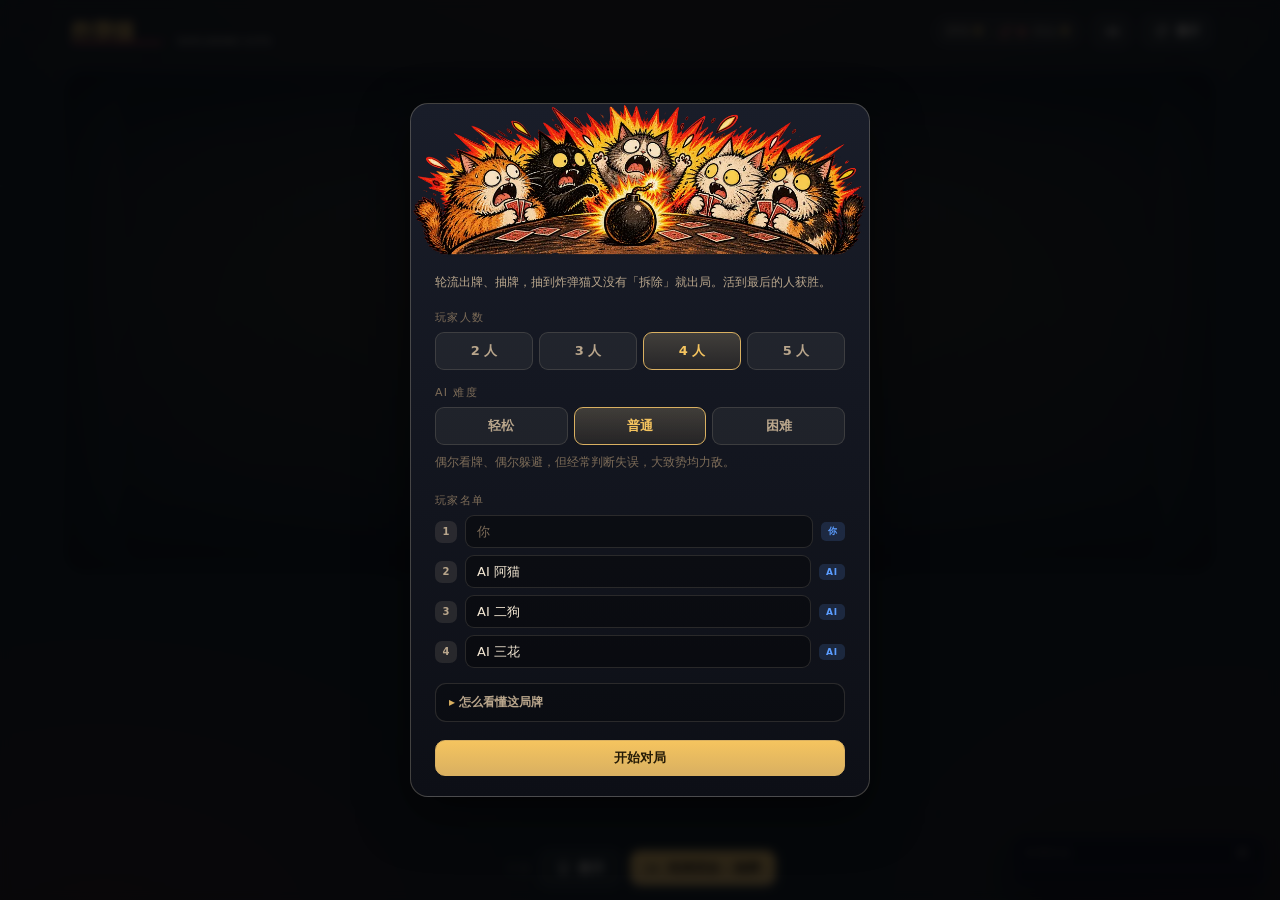
==== 炸弹猫-单文件版.html @ c2b40693 "init: 炸弹猫初版" ====
<!DOCTYPE html>
<html lang="zh-CN">
<head>
<meta charset="UTF-8">
<meta name="viewport" content="width=device-width, initial-scale=1.0, viewport-fit=cover">
<meta name="description" content="炸弹猫 · 单机版卡牌对战小游戏">
<title>[单文件版] 炸弹猫 · 单机版</title>
<link rel="icon" type="image/png" sizes="32x32" href="[data-uri]">
<link rel="apple-touch-icon" href="assets/brand/icon-180.png">
<style>
/* ==========================================================================
   炸弹猫 · 样式
   美术基调：复古手绘漫画 —— 米白纸面 + 粗黑墨线 + 金黄 + 暖赤 + 深紫。
   桌面仍然是深色木质牌桌，靠卡牌与插画的浅色纸面形成对比。
   所有插画素材来自 assets/，由 cards.js / view.js 引用。
   ========================================================================== */

:root {
  /* 底色与层次（深桌） */
  --bg: #131010;
  --felt: #1a1512;          /* 牌桌木面 */
  --panel: rgba(255, 240, 208, .055);
  --panel-2: rgba(255, 240, 208, .10);
  --line: rgba(255, 240, 208, .13);
  --line-2: rgba(255, 240, 208, .22);

  /* 文字 */
  --txt: #f4e8d4;
  --dim: #b9a68c;
  --faint: #7d6c58;

  /* 纸面与墨色（卡牌用） */
  --paper: #fdf6e8;
  --paper-2: #f6ead2;
  --ink: #1d1414;
  --ink-soft: #4a3a30;

  /* 强调色（取自插画） */
  --gold: #d9b061;
  --gold-2: #f5c45f;
  --red: #e5484d;
  --red-2: #f2705f;
  --deep-red: #7e1b20;
  --orange: #f19135;
  --green: #4faa72;
  --blue: #5b9dff;
  --purple: #3a2c52;        /* 卡背的深紫 */

  /* 卡牌 */
  --card-w: 96px;
  --card-h: 134px;
  --card-radius: 9px;

  --radius: 14px;
  --shadow: 0 18px 50px rgba(0, 0, 0, .55);
  --shadow-card: 0 6px 18px rgba(0, 0, 0, .5);

  /* 交互提示（点击牌堆抽牌 / 该你了脉冲）—— 设计规范数值，改这里即可 */
  --draw-glow-color: rgba(245, 196, 95, .60);   /* 呼吸光晕颜色 */
  --draw-glow-blur: 18px;                       /* 光晕扩散半径 */
  --draw-glow-spread: 1px;                      /* 光晕外扩 */
  --draw-glow-dur: 1.8s;                        /* 呼吸周期 */
  --draw-hover-lift: -4px;                      /* hover 轻微抬升 */
  --turn-pulse-dur: .62s;                       /* 「该你了」脉冲时长（JS 兜底 900ms） */
  --card-press-scale: .95;                      /* 卡牌按压缩放 */
}

* { box-sizing: border-box; -webkit-tap-highlight-color: transparent; }

html, body { height: 100%; }

body {
  margin: 0;
  background:
    radial-gradient(1200px 700px at 50% -15%, #2a2018 0%, transparent 62%),
    radial-gradient(800px 560px at 8% 105%, #2b1614 0%, transparent 58%),
    radial-gradient(700px 500px at 95% 100%, #1d1712 0%, transparent 55%),
    url("[data-uri]"),
    var(--bg);
  background-size: auto, auto, auto, 512px 512px, auto;
  color: var(--txt);
  font-family: "Segoe UI", "PingFang SC", "Microsoft YaHei", system-ui, -apple-system, sans-serif;
  overflow: hidden;
  user-select: none;
}

/* ==========================================================================
   布局骨架
   ========================================================================== */

.app {
  position: relative;
  height: 100vh;
  height: 100dvh;
  display: grid;
  grid-template-rows: auto minmax(0, 1fr);
  max-width: 1180px;
  margin: 0 auto;
  padding: 10px 14px 14px;
  gap: 0;
  overflow: hidden;
}

/* ---------- 顶栏 ---------- */
.topbar {
  display: flex;
  align-items: center;
  gap: 12px;
  padding: 6px 4px 8px;
}

.brand {
  display: flex;
  align-items: baseline;
  gap: 9px;
  flex: none;
}

.brand h1 {
  margin: 0;
  font-size: 17px;
  letter-spacing: .06em;
  font-weight: 800;
  background: linear-gradient(92deg, var(--gold-2), var(--gold) 50%, #b07d3a);
  -webkit-background-clip: text;
  background-clip: text;
  color: transparent;
}

.brand .sub {
  font-size: 10px;
  letter-spacing: .22em;
  color: var(--faint);
  text-transform: uppercase;
}

/* 品牌 logo：中文主标 + 英文副标，都用素材 SVG */
.brand-cn { height: 30px; width: auto; display: block; }
.brand-en { height: 13px; width: auto; display: block; opacity: .8; margin-top: 1px; }

.topbar .spacer { flex: 1; }

/* 牌堆信息胶囊 */
.deck-info {
  display: flex;
  align-items: center;
  gap: 7px;
  padding: 5px 11px;
  border: 1px solid var(--line);
  border-radius: 999px;
  background: var(--panel);
  font-size: 12px;
  color: var(--dim);
  white-space: nowrap;
}

.deck-info b { color: var(--gold-2); font-variant-numeric: tabular-nums; }

/* 炸弹计数：图标来自 sprite，跟随文字色 */
.deck-info .bomb-mark {
  display: inline-flex;
  align-items: center;
  gap: 5px;
  color: var(--red-2);
  padding-left: 8px;
  border-left: 1px solid var(--line);
}
.deck-info .bomb-mark .ic { width: 14px; height: 14px; }
.deck-info .bomb-mark b { color: var(--red-2); }

/* ---------- 图标：内联 SVG sprite，直接用 currentColor 上色 ---------- */
.ic {
  display: inline-block;
  width: 15px;
  height: 15px;
  flex: none;
  color: inherit;
  stroke: currentColor;
  fill: none;
  overflow: visible;
  vertical-align: -2px;
}

/* 带图标的按钮：图标与文字并排 */
.btn.icon-text {
  display: inline-flex;
  align-items: center;
  gap: 7px;
}

/* ==========================================================================
   按钮
   ========================================================================== */

.btn {
  appearance: none;
  border: 1px solid var(--line-2);
  background: var(--panel);
  color: var(--txt);
  font: inherit;
  font-size: 13px;
  font-weight: 600;
  padding: 8px 15px;
  border-radius: 10px;
  cursor: pointer;
  transition: transform .12s ease, background .16s ease, border-color .16s ease, opacity .16s ease;
  white-space: nowrap;
}

.btn:hover:not(:disabled) { background: var(--panel-2); border-color: var(--gold); transform: translateY(-1px); }
.btn:active:not(:disabled) { transform: translateY(0) scale(.98); }
.btn:disabled { opacity: .35; cursor: not-allowed; }

.btn.primary {
  background: linear-gradient(180deg, var(--gold-2), var(--gold));
  border-color: var(--gold);
  color: #241a06;
}
.btn.primary:hover:not(:disabled) { background: linear-gradient(180deg, #ffe9bb, var(--gold-2)); }

.btn.danger {
  background: linear-gradient(180deg, var(--red-2), var(--red));
  border-color: var(--red);
  color: #2a0608;
}

.btn.ghost { background: transparent; }
.btn.small { padding: 6px 11px; font-size: 12px; }
.btn.icon { padding: 7px 10px; font-size: 14px; line-height: 1; }

/* ==========================================================================
   牌桌
   ========================================================================== */

.table {
  position: relative;
  display: grid;
  /* 对手区自适应，舞台吃掉剩余空间且可收缩，手牌区固定高度不被挤压 */
  grid-template-rows: auto minmax(0, 1fr) auto;
  gap: 8px;
  min-height: 0;
}

/* ---------- 对手区 ---------- */
.opponents {
  display: flex;
  flex-wrap: wrap;
  justify-content: center;
  align-items: flex-start;
  gap: 10px;
  padding: 4px 0;
}

.opponent {
  position: relative;
  min-width: 132px;
  padding: 9px 12px 10px;
  border: 1px solid var(--line);
  border-radius: 13px;
  background: linear-gradient(180deg, rgba(255,255,255,.055), rgba(255,255,255,.02));
  transition: border-color .2s ease, box-shadow .25s ease, transform .2s ease, opacity .3s ease;
}

/* 当前回合：金色描边 + 呼吸光 */
.opponent.active {
  border-color: var(--gold);
  box-shadow: 0 0 0 1px rgba(217,176,97,.32), 0 8px 26px rgba(217,176,97,.16);
  transform: translateY(-2px);
}

/* 可选目标：红色脉冲，提示「点我」 */
.opponent.targetable {
  cursor: pointer;
  border-color: var(--red);
  animation: targetPulse 1.4s ease-in-out infinite;
}
.opponent.targetable:hover {
  background: rgba(229,72,77,.14);
  transform: translateY(-3px) scale(1.02);
}
@keyframes targetPulse {
  0%, 100% { box-shadow: 0 0 0 0 rgba(229,72,77,.42); }
  50%      { box-shadow: 0 0 0 7px rgba(229,72,77,0); }
}

.opponent.dead {
  opacity: .45;
  filter: grayscale(.7);
}
/* 出局贴纸：素材 SVG 直接盖在头像上，不再用伪元素写字 */
.opponent.dead::after { content: none; }

.opp-avatar {
  position: relative;
  width: 52px;
  height: 52px;
  margin: 0 auto 6px;
  display: grid;
  place-items: center;
  flex: none;
}

.opp-avatar .cat {
  width: 46px;
  height: 46px;
  object-fit: contain;
  -webkit-user-drag: none;
  filter: drop-shadow(0 3px 6px rgba(0,0,0,.5));
}

/* 金色描边圈（素材 cats/frame.svg） */
.opp-avatar::before {
  content: "";
  position: absolute;
  inset: 0;
  background: url("[data-uri]") center/contain no-repeat;
  opacity: .55;
  pointer-events: none;
}
.opponent.active .opp-avatar::before { opacity: 1; }
.opponent.active .opp-avatar .cat { filter: drop-shadow(0 0 10px rgba(245,196,95,.55)); }

.opp-avatar .out-sticker {
  position: absolute;
  inset: 0;
  width: 100%;
  height: 100%;
  object-fit: contain;
  transform: rotate(-12deg) scale(1.15);
}

.opponent.hit { animation: hitShake .5s ease; }
@keyframes hitShake {
  0%, 100% { transform: translateX(0); }
  20% { transform: translateX(-8px); }
  45% { transform: translateX(7px); }
  70% { transform: translateX(-4px); }
}

/* 被炸弹击中 */
.opponent.blasted { animation: blast .7s ease; }
@keyframes blast {
  0%   { box-shadow: 0 0 0 0 rgba(255,120,80,.9); background: rgba(255,90,60,.4); }
  100% { box-shadow: 0 0 0 26px rgba(255,120,80,0); background: transparent; }
}

.opp-head {
  display: flex;
  align-items: center;
  justify-content: center;
  gap: 7px;
  margin-bottom: 7px;
}

.opp-head .dot {
  width: 8px;
  height: 8px;
  border-radius: 50%;
  background: currentColor;
  box-shadow: 0 0 9px currentColor;
  flex: none;
}

.opp-head .nm {
  font-size: 13px;
  font-weight: 700;
  white-space: nowrap;
  overflow: hidden;
  text-overflow: ellipsis;
}

.opp-head .badge {
  margin-left: auto;
  font-size: 9px;
  letter-spacing: .1em;
  padding: 2px 6px;
  border-radius: 5px;
  background: rgba(255,255,255,.09);
  color: var(--dim);
  font-weight: 700;
  flex: none;
}

/* 对手手牌：真实卡背交叠排列，模拟握牌 */
.opp-hand {
  display: flex;
  align-items: center;
  justify-content: center;
  min-height: 34px;
  padding-left: 2px;
}

.card-back.mini {
  width: 23px;
  height: 33px;
  border-radius: 4px;
  object-fit: cover;
  flex: none;
  box-shadow: 0 2px 6px rgba(0,0,0,.55);
  -webkit-user-drag: none;
}

/* 相邻牌负边距形成扇形叠放，既省地方又能一眼数出张数 */
.card-back.mini + .card-back.mini { margin-left: -9px; }

.opp-hand .count {
  font-size: 11px;
  color: var(--dim);
  font-variant-numeric: tabular-nums;
  margin-left: 8px;
  flex: none;
}

/* 攻击标记 */
.opponent .under-attack {
  position: absolute;
  top: -7px;
  right: -6px;
  font-size: 13px;
  filter: drop-shadow(0 0 6px rgba(229,72,77,.9));
  animation: bob .9s ease-in-out infinite;
}
@keyframes bob { 0%,100% { transform: translateY(0); } 50% { transform: translateY(-3px); } }

/* ---------- 中央舞台 ---------- */
.stage {
  position: relative;
  display: flex;
  flex-direction: column;
  align-items: center;
  justify-content: center;
  gap: 16px;
  min-height: 0;
  /* 牌桌木面 + 中央聚光，让中间的留白读起来是「桌面」而不是空 */
  background:
    radial-gradient(120% 90% at 50% 42%, rgba(217, 176, 97, .13) 0%, transparent 62%),
    radial-gradient(90% 70% at 50% 50%, rgba(12, 9, 8, .55) 0%, transparent 72%),
    url("[data-uri]") center / 512px 512px;
  border-radius: 22px;
  box-shadow: inset 0 0 90px rgba(0, 0, 0, .72);
}

/* 桌沿金线 + 中央暗角（素材 vignette），界定牌桌范围 */
.stage::before {
  content: "";
  position: absolute;
  inset: 3% 5%;
  border-radius: 20px;
  background: url("[data-uri]") center / 100% 100% no-repeat;
  opacity: .5;
  mix-blend-mode: multiply;
  pointer-events: none;
}

/* 桌上的猫徽记水印 */
.stage::after {
  content: "";
  position: absolute;
  left: 50%;
  top: 50%;
  width: 210px;
  height: 210px;
  transform: translate(-50%, -50%);
  background: url("[data-uri]") center / contain no-repeat;
  opacity: .06;
  pointer-events: none;
}

/* 弃牌堆 / 牌堆可视化 */
.piles {
  display: flex;
  align-items: flex-end;
  justify-content: center;
  gap: 54px;
  position: relative;
  z-index: 1;
}

.pile {
  position: relative;
  display: flex;
  flex-direction: column;
  align-items: center;
  gap: 7px;
}

.pile .label {
  font-size: 10px;
  letter-spacing: .16em;
  color: var(--faint);
  text-transform: uppercase;
}

.pile-stack {
  position: relative;
  width: 74px;
  height: 100px;
  /* hover 抬升与按压缩放走独立变换属性，不碰 transform（transform 留给 .bump / .pulse 动画） */
  transition: translate .16s ease, scale .12s ease;
}

/* 牌堆：多层错位的真实卡背 */
.pile-stack .layer {
  position: absolute;
  inset: 0;
  border-radius: 8px;
  background: url("[data-uri]") center / 100% 100% no-repeat;
  box-shadow: 0 2px 8px rgba(0,0,0,.5);
}

.pile-stack .badge-num {
  position: absolute;
  inset: 0;
  display: grid;
  place-items: center;
  font-size: 22px;
  font-weight: 900;
  color: var(--gold-2);
  text-shadow: 0 2px 0 rgba(0,0,0,.9), 0 0 14px rgba(0,0,0,.95);
  font-variant-numeric: tabular-nums;
}

/* ---------- 牌堆可点：点一下直接抽牌 ---------- */
/* 光晕画在 ::after 上，只动 opacity / transform，不碰尺寸与位置。
   色值、扩散、周期都来自 :root 的 --draw-* 变量。 */
.pile-stack::after {
  content: "";
  position: absolute;
  inset: -5px;
  border-radius: 11px;
  box-shadow: 0 0 var(--draw-glow-blur) var(--draw-glow-spread) var(--draw-glow-color);
  opacity: 0;
  pointer-events: none;
  transform: scale(.96);
  transition: opacity .2s ease, transform .2s ease;
  z-index: 3;
}

.pile-stack.can-draw { cursor: pointer; }

/* 延迟 .62s 起播：等「该你了」脉冲先播完，两个提示不叠在一起。
   backwards：延迟期间就按 0% 的暗态显示，避免先常亮再突然掉到 .35 的台阶。 */
.pile-stack.can-draw::after {
  opacity: 1;
  animation: drawGlow var(--draw-glow-dur) cubic-bezier(.45, 0, .55, 1) .62s infinite backwards;
}

/* hover：暂停呼吸、常亮；用独立属性 translate，别和 .bump/.pulse 的 transform 打架 */
.pile-stack.can-draw:hover { translate: 0 var(--draw-hover-lift); }
.pile-stack.can-draw:hover::after { animation: none; opacity: 1; }

/* 按压反馈同样用独立属性 scale */
.pile-stack.can-draw:active { scale: .97; }

@keyframes drawGlow {
  0%, 100% { opacity: .35; transform: scale(.98); }
  50%      { opacity: .95; transform: scale(1.03); }
}

/* ---------- 放炸弹预览：插入位置的横线 + 文案 ---------- */
/* 只做视觉，pointer-events:none 不参与命中；显隐直接切换，无动画（reduced-motion 也安全） */
.place-marker {
  position: absolute;
  left: -10%;
  width: 120%;
  height: 3px;
  margin-top: -1.5px;          /* 让横线以指针高度为中心 */
  background: var(--gold);
  box-shadow: 0 0 10px rgba(245,196,95,.9);
  border-radius: 2px;
  pointer-events: none;
  z-index: 4;
  display: none;
}
.place-marker.show { display: block; }

.place-label {
  position: absolute;
  right: calc(100% + 8px);
  transform: translateY(-50%);
  padding: 2px 6px;
  border-radius: 5px;
  border: 1px solid rgba(217,176,97,.4);
  background: rgba(0,0,0,.72);
  color: var(--gold-2);
  font-size: 10px;
  font-weight: 700;
  line-height: 1.4;
  white-space: nowrap;
  pointer-events: none;
  z-index: 4;
  display: none;
}
.place-label.show { display: block; }

/* 弃牌堆顶牌：同样套上卡框，读起来才像一张牌 */
.discard-top {
  position: relative;
  width: 74px;
  height: 100px;
  border-radius: 8px;
  display: grid;
  place-items: center;
  overflow: hidden;
}
.discard-top img {
  width: 100%;
  height: 100%;
  object-fit: contain;
  display: block;
}
.discard-top.has-card {
  background:
    url("[data-uri]") center / 100% 100% no-repeat,
    var(--paper);
  filter: drop-shadow(0 4px 12px rgba(0,0,0,.55));
}
.discard-top .empty-mark { opacity: .5; }

/* ---------- 抽牌反馈 ---------- */

/* 12 帧手绘爆炸：6 列 × 2 行，每帧 512×512 */
.boom-sprite {
  position: fixed;
  transform: translate(-50%, -50%);
  background-image: url("[data-uri]");
  background-repeat: no-repeat;
  background-size: 600% 200%;
  pointer-events: none;
  z-index: 89;
  animation: boomFrames .72s steps(1, end) forwards;
  filter: drop-shadow(0 0 18px rgba(241,145,53,.5));
}
@keyframes boomFrames {
  0%    { background-position:   0%   0%; opacity: .5; transform: translate(-50%,-50%) scale(.55); }
  8.33% { background-position:  20%   0%; opacity: 1;  transform: translate(-50%,-50%) scale(.72); }
  16.7% { background-position:  40%   0%; transform: translate(-50%,-50%) scale(.88); }
  25%   { background-position:  60%   0%; transform: translate(-50%,-50%) scale(1); }
  33.3% { background-position:  80%   0%; transform: translate(-50%,-50%) scale(1.1); }
  41.7% { background-position: 100%   0%; transform: translate(-50%,-50%) scale(1.16); }
  50%   { background-position:   0% 100%; transform: translate(-50%,-50%) scale(1.2); }
  58.3% { background-position:  20% 100%; opacity: 1; transform: translate(-50%,-50%) scale(1.24); }
  66.7% { background-position:  40% 100%; transform: translate(-50%,-50%) scale(1.28); }
  75%   { background-position:  60% 100%; opacity: .9;  transform: translate(-50%,-50%) scale(1.32); }
  83.3% { background-position:  80% 100%; opacity: .65; transform: translate(-50%,-50%) scale(1.36); }
  91.7% { background-position: 100% 100%; opacity: .35; transform: translate(-50%,-50%) scale(1.4); }
  100%  { background-position: 100% 100%; opacity: 0;   transform: translate(-50%,-50%) scale(1.44); }
}

/* 牌堆被抽走一张时轻轻一顿 */
.pile-stack.bump { animation: deckBump .4s cubic-bezier(.3,1.4,.5,1); }
@keyframes deckBump {
  0%   { transform: scale(1); }
  35%  { transform: scale(1.07) translateY(-4px); }
  100% { transform: scale(1); }
}

/* 「该你了」：牌堆与结束回合按钮各脉冲一次（class 由 View.pulseTurnCue 挂上，动画结束即摘）。
   放在 .bump 之后，两者同时存在时以「该你了」为准。 */
.pile-stack.pulse,
#btnEnd.pulse {
  animation: turnPulse var(--turn-pulse-dur) cubic-bezier(.3, 1.4, .5, 1);
}
@keyframes turnPulse {
  0%   { transform: scale(1); }
  35%  { transform: scale(1.07); }
  100% { transform: scale(1); }
}

/* 抽到的牌摊在台面中央。
   进场用动画，停留与淡出用 transition——
   如果把淡出写进 keyframe，调用方就没法「多停留一会儿」了。 */
.draw-flash {
  position: absolute;
  top: 46%;
  left: 50%;
  transform: translate(-50%, -42%) scale(.82);
  display: flex;
  flex-direction: column;
  align-items: center;
  gap: 9px;
  opacity: 0;
  pointer-events: none;
  z-index: 55;
  transition: opacity .24s ease, transform .3s cubic-bezier(.2,.9,.3,1);
}

.draw-flash .label {
  font-size: 11px;
  letter-spacing: .22em;
  color: var(--gold-2);
  padding: 3px 12px;
  border-radius: 999px;
  background: rgba(0,0,0,.6);
  border: 1px solid rgba(217,176,97,.35);
  white-space: nowrap;
}

.draw-flash .card-slot { filter: drop-shadow(0 16px 34px rgba(0,0,0,.78)); }

/* 抽牌浮层会盖住牌堆和提示条，所以加一层柔和的暗底——
   让这个瞬间读起来像「揭晓」，而不是画面错位。 */
.draw-flash::before {
  content: "";
  position: absolute;
  inset: -34px -34px -26px;
  background: radial-gradient(closest-side, rgba(6, 8, 14, .94) 0%, rgba(6, 8, 14, .78) 55%, rgba(6, 8, 14, 0) 100%);
  border-radius: 28px;
  z-index: -1;
}

.draw-flash.show {
  opacity: 1;
  transform: translate(-50%, -50%) scale(1);
}

/* 抽到的牌放大一点，确保看得清 */
.draw-flash .card.draw-face {
  width: 116px;
  height: 162px;
  cursor: default;
  animation: drawPop .42s cubic-bezier(.2,.9,.3,1);
}
.draw-flash .card.draw-face .glyph { font-size: 34px; margin: 8px 0 5px; }
.draw-flash .card.draw-face .cname { font-size: 13.5px; margin-bottom: 4px; }
.draw-flash .card.draw-face .ctext { font-size: 9px; }

@keyframes drawPop {
  0%   { transform: scale(.72) rotate(-5deg); }
  60%  { transform: scale(1.06) rotate(0deg); }
  100% { transform: scale(1) rotate(0deg); }
}

/* 对手抽牌：卡片轻微晃动，暗示「他拿走了一张」 */
.opponent.drawing { animation: oppDraw .6s ease; }
@keyframes oppDraw {
  0%   { transform: translateY(0); }
  30%  { transform: translateY(-6px) scale(1.03); }
  100% { transform: translateY(0); }
}

/* 中央提示条：当前该谁、该做什么 */
.prompt {
  position: relative;
  z-index: 1;
  min-height: 30px;
  display: flex;
  align-items: center;
  gap: 8px;
  padding: 7px 18px;
  border-radius: 999px;
  border: 1px solid var(--line);
  background: rgba(0,0,0,.42);
  font-size: 13.5px;
  color: var(--dim);
  text-align: center;
  transition: border-color .3s, color .3s;
}

.prompt.urgent {
  border-color: rgba(229,72,77,.55);
  color: var(--red-2);
  background: rgba(229,72,77,.10);
}

.prompt b { color: var(--txt); }

/* 舞台中央飘出的结算文字 */
.floater {
  position: absolute;
  top: 50%;
  left: 50%;
  transform: translate(-50%, -50%);
  font-size: 34px;
  font-weight: 900;
  letter-spacing: .06em;
  pointer-events: none;
  opacity: 0;
  z-index: 40;
  text-shadow: 0 6px 26px rgba(0,0,0,.9);
  white-space: nowrap;
}

.floater.show { animation: floatUp 1.25s cubic-bezier(.2,.8,.3,1) forwards; }
@keyframes floatUp {
  0%   { opacity: 0; transform: translate(-50%, -30%) scale(.7); }
  18%  { opacity: 1; transform: translate(-50%, -50%) scale(1.08); }
  70%  { opacity: 1; transform: translate(-50%, -66%) scale(1); }
  100% { opacity: 0; transform: translate(-50%, -96%) scale(.96); }
}

/* 预测未来：三张牌的浮层 */
.peek-panel {
  position: absolute;
  top: 50%;
  left: 50%;
  transform: translate(-50%, -50%) scale(.94);
  display: flex;
  flex-direction: column;
  align-items: center;
  gap: 12px;
  padding: 16px 20px;
  border-radius: 16px;
  border: 1px solid rgba(91,157,255,.4);
  background: rgba(8,12,22,.94);
  box-shadow: 0 24px 60px rgba(0,0,0,.7), 0 0 0 1px rgba(91,157,255,.12);
  opacity: 0;
  pointer-events: none;
  transition: opacity .25s ease, transform .25s ease;
  z-index: 60;
}

.peek-panel.show { opacity: 1; transform: translate(-50%, -50%) scale(1); pointer-events: auto; }
.peek-panel .title { font-size: 12px; letter-spacing: .2em; color: var(--blue); text-transform: uppercase; }
.peek-panel .cards { display: flex; gap: 10px; }
.peek-panel .hint { font-size: 11px; color: var(--faint); }

/* ==========================================================================
   手牌区
   ========================================================================== */

.handzone {
  display: flex;
  flex-direction: column;
  gap: 6px;
  min-height: 0;
  padding-top: 4px;
}

/* 真人身份牌：把手牌区锚定成「我的地盘」 */
.myplate {
  display: inline-flex;
  align-items: center;
  gap: 9px;
  align-self: center;
  padding: 4px 15px 4px 6px;
  border-radius: 999px;
  border: 1px solid var(--line);
  background: var(--panel);
  font-size: 12px;
  transition: border-color .25s ease, box-shadow .25s ease, background .25s ease;
}

/* 自己的猫头像 */
.myplate .plate-cat {
  width: 34px;
  height: 34px;
  object-fit: contain;
  flex: none;
  filter: drop-shadow(0 2px 5px rgba(0,0,0,.55));
}

.myplate .dot {
  width: 8px;
  height: 8px;
  border-radius: 50%;
  background: var(--blue);
  box-shadow: 0 0 9px var(--blue);
  flex: none;
}

.myplate .nm { font-weight: 700; color: var(--txt); }

.myplate .tag {
  font-size: 9.5px;
  letter-spacing: .1em;
  padding: 2px 7px;
  border-radius: 5px;
  background: rgba(255,255,255,.09);
  color: var(--dim);
  font-weight: 700;
}

.myplate.active {
  border-color: var(--gold);
  background: linear-gradient(180deg, rgba(243,215,154,.16), rgba(217,176,97,.06));
  box-shadow: 0 0 0 1px rgba(217,176,97,.25), 0 8px 24px rgba(217,176,97,.14);
}
.myplate.active .dot { background: var(--gold); box-shadow: 0 0 10px var(--gold); }
.myplate.active .tag { background: rgba(217,176,97,.22); color: var(--gold-2); }

.myplate.dead { opacity: .4; filter: grayscale(.8); }

/* 扇形手牌容器：不再用 flex，每张牌绝对定位在底边中央，靠 --x/--rot/--lift 摆成扇面。
   高度固定，给 hover(-22px) / 选中(-30px) 与 scale 外扩留出上抬空间。 */
.hand {
  position: relative;
  height: calc(var(--card-h) + 72px);
  min-height: calc(var(--card-h) + 72px);   /* 兜底：布局异常时也别塌成 0 */
  padding: 8px 0 4px;
  /* 手牌会互相压住，用独立层叠上下文把 hover 的 z-index 关在手牌区里，
     免得盖住抽牌浮层(55)、日志面板(70)与弹层(100) */
  isolation: isolate;
}

/* ---------- 卡牌本体：米白纸面 + 金边 + 手绘插画 ---------- */
.card {
  position: relative;
  width: var(--card-w);
  height: var(--card-h);
  border-radius: var(--card-radius);
  /* frame.webp 是白底金边的透明卡框，直接铺满整张牌 */
  background:
    url("[data-uri]") center / 100% 100% no-repeat,
    var(--paper);
  box-shadow: var(--shadow-card), 0 1px 0 rgba(255,255,255,.5) inset;
  display: flex;
  flex-direction: column;
  align-items: stretch;
  padding: 0;
  cursor: default;
  transition: transform .16s cubic-bezier(.2,.8,.3,1), box-shadow .2s ease, filter .2s ease;
  flex: none;
  overflow: hidden;
  color: var(--ink);
}

/* 手绘插画：占据卡面上部，保留四周的印刷留白 */
.card .cart {
  display: block;
  width: 100%;
  height: 76%;
  object-fit: contain;
  object-position: center bottom;
  margin-top: 3%;
  pointer-events: none;
  -webkit-user-drag: none;
}

/* 卡名：深墨色，压在插画下方的纸面上 */
.card .cname {
  font-size: 11px;
  font-weight: 900;
  text-align: center;
  letter-spacing: .04em;
  color: var(--ink);
  margin-top: 2px;
  padding: 0 4px;
  flex: none;
  line-height: 1.15;
  text-shadow: 0 1px 0 rgba(255,255,255,.7);
}

/* 说明文字：小卡上不显示（放不下），只在 title 提示里看；
   大卡（face）才展开完整说明。 */
.card .ctext {
  display: none;
  font-size: 8px;
  line-height: 1.3;
  color: var(--ink-soft);
  text-align: center;
  overflow: hidden;
  min-height: 0;
  word-break: break-all;
  padding: 0 6px 5px;
}

/* ==========================================================================
   扇形手牌的变换规则
   --------------------------------------------------------------------------
   静止姿态用独立变换属性 translate / rotate / scale，一次性动画（cardIn / cardOut）
   继续只动 transform——浏览器按 translate → rotate → scale → transform 的顺序叠加，
   所以进场动画不会把扇形姿态冲掉。
   每张牌的 --x / --rot / --lift / --z 由 view.js 的 layoutFan() 算好写进行内样式。
   阴影按规范直接跳变，过渡的只有变换。
   ========================================================================== */

.hand > .card {
  position: absolute;
  left: 50%;
  bottom: 20px;
  margin-left: calc(var(--card-w) / -2);
  transform-origin: 50% 130%;
  translate: var(--x, 0px) var(--lift, 0px);
  rotate: calc(var(--rot, 0) * 1deg);
  scale: 1;
  z-index: var(--z, 1);
  box-shadow:
    0 1px 0 rgba(255,255,255,.5) inset,
    0 1px 2px rgba(0,0,0,.45),
    0 6px 14px rgba(0,0,0,.38),
    -3px 0 6px rgba(0,0,0,.22);
  transition:
    translate 240ms cubic-bezier(.2,.8,.3,1),
    rotate 240ms cubic-bezier(.2,.8,.3,1),
    scale 160ms cubic-bezier(.2,.8,.3,1);
}

/* 可出的牌：抬起用 140ms 回弹（按下 70ms 见文件末尾的 :active 规则） */
.hand > .card.playable {
  transition:
    translate 240ms cubic-bezier(.2,.8,.3,1),
    rotate 240ms cubic-bezier(.2,.8,.3,1),
    scale 140ms cubic-bezier(.3,1.4,.5,1);
}

/* hover：由 main.js 的指针命中判定切 .is-hover（重叠时 CSS :hover 命中不准） */
.hand > .card.is-hover {
  translate: var(--x, 0px) calc(var(--lift, 0px) - 22px);
  rotate: calc(var(--rot, 0) * 0.6deg);
  scale: 1.10;
  z-index: 100;
  box-shadow:
    0 2px 4px rgba(0,0,0,.35),
    0 16px 30px rgba(0,0,0,.55),
    0 0 0 2px rgba(245,196,95,.85),
    0 0 24px rgba(245,196,95,.35);
  transition:
    translate 160ms cubic-bezier(.4,0,.2,1),
    rotate 160ms cubic-bezier(.4,0,.2,1),
    scale 160ms cubic-bezier(.4,0,.2,1);
}

/* 可出的牌 hover 时：缩放回弹仍然是 140ms，按下抬起才不会发闷 */
.hand > .card.playable.is-hover {
  transition:
    translate 160ms cubic-bezier(.4,0,.2,1),
    rotate 160ms cubic-bezier(.4,0,.2,1),
    scale 140ms cubic-bezier(.3,1.4,.5,1);
}

/* 不可出的牌：hover 只上抬 8px，不放大、不发光，但 z 依然置顶 */
.hand > .card.locked.is-hover {
  translate: var(--x, 0px) calc(var(--lift, 0px) - 8px);
  rotate: calc(var(--rot, 0) * 1deg);
  scale: 1;
  z-index: 100;
  box-shadow:
    0 1px 0 rgba(255,255,255,.5) inset,
    0 1px 2px rgba(0,0,0,.45),
    0 6px 14px rgba(0,0,0,.38),
    -3px 0 6px rgba(0,0,0,.22);
}

/* 选中的牌：抬到最高、摆正、置顶（写在 hover 之后；同时成立时以选中为准） */
.hand > .card.selected,
.hand > .card.selected.is-hover {
  translate: var(--x, 0px) calc(var(--lift, 0px) - 30px);
  rotate: 0deg;
  scale: 1.12;
  z-index: 90;
  box-shadow:
    0 3px 6px rgba(0,0,0,.4),
    0 20px 38px rgba(0,0,0,.62),
    0 0 0 3px #f5c45f,
    0 0 32px rgba(245,196,95,.45);
  transition:
    translate 220ms cubic-bezier(.3,1.35,.5,1),
    rotate 220ms cubic-bezier(.3,1.35,.5,1),
    scale 220ms cubic-bezier(.3,1.35,.5,1);
}

/* 按压反馈：只在可出的牌上生效。按下 70ms，抬起 140ms（写在 .playable 的 transition 里） */
.hand > .card.playable:active {
  scale: var(--card-press-scale);
  transition:
    translate 70ms ease-out,
    rotate 70ms ease-out,
    scale 70ms ease-out;
}

/* 可出的牌：光标提示（hover 视觉由上面的 .is-hover 负责） */
.card.playable {
  cursor: pointer;
}

/* 不可出的牌：压暗去色 */
.card.locked { filter: grayscale(.7) brightness(.78); cursor: not-allowed; }

/* 需要目标的牌被选中时，手牌整体轻微下沉，突出对手区 */
.hand.aiming .card:not(.selected) { filter: brightness(.75) grayscale(.35); }

/* 炸弹卡：底色透出危险的暗红条纹 */
.card.kind-bomb {
  background:
    url("[data-uri]") center / 100% 100% no-repeat,
    linear-gradient(180deg, #fdf6e8 40%, #f7dfd6 100%);
}
.card.kind-bomb .cname { color: var(--deep-red); }

/* 拆除卡：绿色点缀 */
.card.kind-defuse { background:
  url("[data-uri]") center / 100% 100% no-repeat,
  linear-gradient(180deg, #fdf6e8 40%, #e2f0e4 100%); }
.card.kind-defuse .cname { color: #2f6b45; }

/* 大卡（抽牌浮层 / 预测未来）：展开完整说明 */
.card.size-face {
  width: 116px;
  height: 162px;
}
.card.size-face .cart { height: 60%; margin-top: 5%; }
.card.size-face .cname { font-size: 13px; margin-top: 3px; }
.card.size-face .ctext {
  display: block;
  font-size: 8.5px;
  line-height: 1.32;
  padding: 2px 8px 7px;
}

/* 「预测未来」的小卡 */
.peek-card {
  width: 78px !important;
  height: 108px !important;
  cursor: default !important;
}
.peek-card .cart { height: 66%; }
.peek-card .cname { font-size: 10px; }

/* 新抽到的牌：滑入（.38s，与 view.js 的 CARD_IN_MS=440 对应） */
.card.entering { animation: cardIn .38s cubic-bezier(.2,.9,.3,1) backwards; }
@keyframes cardIn {
  from { opacity: 0; transform: translateY(-46px) rotate(-7deg) scale(.86); }
  to   { opacity: 1; transform: translateY(0) rotate(0) scale(1); }
}

/* 刚抽进手牌的那一张：金色内描边 + 头顶「新」标记。
   进场动画交给 .entering（或飞牌），这里不再重复声明 animation。 */
.card.newly-drawn {
  border-color: var(--gold);
}
/* 卡牌有 overflow:hidden，外发光会被裁掉，所以描边画在卡内的 ::before 上 */
.card.newly-drawn::before {
  content: "";
  position: absolute;
  inset: 0;
  border-radius: inherit;
  box-shadow: inset 0 0 0 2px rgba(243,215,154,.9);
  pointer-events: none;
}
/* 飞牌进来的牌（.incoming）在落地摘掉类之后才开始播描边呼吸，
   否则动画会在隐形阶段空播完。 */
.card.newly-drawn:not(.incoming)::before { animation: newGlow 1.6s ease-in-out 1; }
/* 卡牌为了裁切说明文字设置了 overflow:hidden，所以「新」角标必须画在卡内 */
.card.newly-drawn::after {
  content: "新";
  position: absolute;
  top: 5px;
  left: 5px;
  width: 17px;
  height: 17px;
  border-radius: 50%;
  display: grid;
  place-items: center;
  font-size: 9px;
  font-weight: 800;
  color: #241a06;
  background: linear-gradient(180deg, var(--gold-2), var(--gold));
  box-shadow: 0 2px 8px rgba(0,0,0,.6);
  z-index: 2;
}
@keyframes newGlow {
  0%, 100% { opacity: .55; }
  50%      { opacity: 1; }
}

/* 正在从牌堆飞向手牌的牌：先隐形占位，落地后由 JS 摘掉 .incoming 再显形 */
.hand > .card.incoming {
  opacity: 0;
  pointer-events: none;
}

/* 打出的牌：飞出（.32s，与 view.js 的 CARD_OUT_MS=360 对应） */
.card.leaving { animation: cardOut .32s ease forwards; pointer-events: none; }
@keyframes cardOut {
  to { opacity: 0; transform: translateY(-70px) scale(.72) rotate(9deg); }
}

/* ==========================================================================
   飞牌层：抽牌 / 出牌的一次性克隆（由 view.js 的 flyCard() 用 WAAPI 驱动）
   ========================================================================== */

.fly-layer {
  position: fixed;
  inset: 0;
  pointer-events: none;
  z-index: 80;
}

.fly-card {
  position: absolute;
  left: 0;
  top: 0;
  margin: 0;
  /* 绕自身中心缩放/旋转：克隆的视觉中心直接对准起落点 */
  transform-origin: 50% 50%;
  pointer-events: none;
  box-shadow: 0 22px 40px rgba(0,0,0,.6);
  will-change: transform, opacity;
}

/* 卡背克隆：复用 .card.size-face 的 116×162 尺寸，只换背景图 */
.fly-card.fly-back {
  background: url("[data-uri]") center / 100% 100% no-repeat;
  border-radius: 9px;
}

/* 弃牌堆落地：金边一闪 + 轻微回弹。
   旋转由 setDiscardTop() 写在 .discard-top 的 rotate 上（不能加在 img 上，
   .discard-top 有 overflow:hidden 会裁边）。 */
.discard-top.landing { animation: discardLand 200ms cubic-bezier(.3,1.5,.5,1); }
.discard-top::after {
  content: "";
  position: absolute;
  inset: 0;
  border-radius: 8px;
  /* 规范给的是外描边，但 .discard-top 有 overflow:hidden 会把外描边裁掉，
     这里改成内描边，视觉上仍是「落地金光一闪」 */
  box-shadow: inset 0 0 0 2px rgba(245,196,95,.5);
  opacity: 0;
  pointer-events: none;
}
.discard-top.landing::after { animation: discardFlash 200ms ease-out; }
@keyframes discardLand {
  from { scale: 1.08; }
  to   { scale: 1; }
}
@keyframes discardFlash {
  from { opacity: .5; }
  to   { opacity: 0; }
}

/* ---------- 操作栏 ---------- */
.actions {
  display: flex;
  align-items: center;
  justify-content: center;
  gap: 10px;
  flex-wrap: wrap;
  padding-top: 2px;
}

.hand-count {
  font-size: 11px;
  color: var(--faint);
  font-variant-numeric: tabular-nums;
  margin-left: 4px;
}

/* ==========================================================================
   弹层：开局设置 / 结算
   ========================================================================== */

.modal-mask {
  position: fixed;
  inset: 0;
  background: rgba(3, 4, 8, .82);
  backdrop-filter: blur(5px);
  display: grid;
  place-items: center;
  padding: 20px;
  z-index: 100;
  opacity: 0;
  pointer-events: none;
  transition: opacity .24s ease;
}

.modal-mask.show { opacity: 1; pointer-events: auto; }

.modal {
  width: min(460px, 100%);
  max-height: 88vh;
  overflow-y: auto;
  padding: 22px 24px 20px;
  border-radius: 18px;
  border: 1px solid var(--line-2);
  background: linear-gradient(180deg, #191d29 0%, #0d0f16 100%);
  box-shadow: var(--shadow);
  transform: translateY(12px) scale(.98);
  transition: transform .26s cubic-bezier(.2,.8,.3,1);
}

.modal-mask.show .modal { transform: translateY(0) scale(1); }

.modal h2 {
  margin: 0 0 4px;
  font-size: 20px;
  letter-spacing: .04em;
}

/* 开局面板顶部的横幅插画：与弹层内边距对齐，铺满顶部 */
.modal-banner {
  display: block;
  width: calc(100% + 48px);
  margin: -22px -24px 16px;
  border-radius: 18px 18px 0 0;
  object-fit: cover;
  aspect-ratio: 3 / 1;
}

.modal .sub {
  margin: 0 0 18px;
  font-size: 12px;
  color: var(--dim);
  line-height: 1.6;
}

.field { margin-bottom: 15px; }

.field > label {
  display: block;
  font-size: 11px;
  letter-spacing: .12em;
  color: var(--faint);
  text-transform: uppercase;
  margin-bottom: 7px;
}

/* 分段选择器 */
.segmented { display: flex; gap: 6px; flex-wrap: wrap; }

.segmented button {
  flex: 1 1 0;
  min-width: 62px;
  padding: 9px 6px;
  border-radius: 9px;
  border: 1px solid var(--line);
  background: var(--panel);
  color: var(--dim);
  font: inherit;
  font-size: 13px;
  font-weight: 600;
  cursor: pointer;
  transition: all .15s ease;
}

.segmented button:hover { background: var(--panel-2); color: var(--txt); }
.segmented button.on {
  background: linear-gradient(180deg, rgba(243,215,154,.2), rgba(217,176,97,.09));
  border-color: var(--gold);
  color: var(--gold-2);
}

/* 难度说明：一句话解释这档 AI 的行为，避免玩家只能靠猜 */
.diff-hint {
  margin: 8px 0 0;
  font-size: 11.5px;
  line-height: 1.6;
  color: var(--faint);
  min-height: 2.2em;
}

/* 玩家名单编辑 */
.names { display: flex; flex-direction: column; gap: 7px; }

.name-row { display: flex; align-items: center; gap: 8px; }

.name-row .seat {
  width: 22px;
  height: 22px;
  border-radius: 7px;
  display: grid;
  place-items: center;
  font-size: 10px;
  font-weight: 800;
  background: var(--panel-2);
  color: var(--dim);
  flex: none;
}

.name-row input {
  flex: 1;
  min-width: 0;
  padding: 8px 11px;
  border-radius: 9px;
  border: 1px solid var(--line);
  background: rgba(0,0,0,.35);
  color: var(--txt);
  font: inherit;
  font-size: 13px;
  transition: border-color .16s ease;
}

.name-row input:focus { outline: none; border-color: var(--gold); }
.name-row input:read-only { color: var(--faint); cursor: not-allowed; }

.name-row .tag {
  font-size: 9px;
  letter-spacing: .1em;
  padding: 3px 7px;
  border-radius: 5px;
  background: rgba(91,157,255,.16);
  color: var(--blue);
  font-weight: 700;
  flex: none;
}

/* 规则说明折叠块 */
details.rules {
  margin-top: 4px;
  border: 1px solid var(--line);
  border-radius: 11px;
  background: rgba(0,0,0,.22);
  overflow: hidden;
}

details.rules summary {
  padding: 10px 13px;
  cursor: pointer;
  font-size: 12px;
  color: var(--dim);
  font-weight: 600;
  list-style: none;
}
details.rules summary::-webkit-details-marker { display: none; }
details.rules summary::before { content: "▸ "; color: var(--gold); }
details.rules[open] summary::before { content: "▾ "; }

details.rules .body {
  padding: 2px 14px 13px;
  font-size: 11.5px;
  line-height: 1.85;
  color: var(--dim);
}

details.rules .body b { color: var(--gold-2); }
details.rules .body code {
  background: rgba(255,255,255,.08);
  padding: 1px 5px;
  border-radius: 4px;
  font-size: 11px;
}

/* 结算弹层 */
/* 结算插画（胜/负各一张） */
.result-art {
  display: block;
  width: 168px;
  height: 168px;
  margin: -6px auto 4px;
  object-fit: contain;
  filter: drop-shadow(0 10px 26px rgba(0,0,0,.6));
  animation: resultPop .5s cubic-bezier(.2,.9,.3,1) backwards;
}
@keyframes resultPop {
  from { opacity: 0; transform: scale(.7) rotate(-8deg); }
  to   { opacity: 1; transform: scale(1) rotate(0); }
}
.result-title { font-size: 26px; font-weight: 900; text-align: center; letter-spacing: .05em; margin-bottom: 6px; }
.result-title.win { color: var(--gold-2); text-shadow: 0 0 34px rgba(217,176,97,.5); }
.result-title.lose { color: var(--red-2); }
.result-sub { text-align: center; font-size: 13px; color: var(--dim); margin-bottom: 18px; line-height: 1.7; }

.result-stats {
  display: grid;
  grid-template-columns: repeat(3, 1fr);
  gap: 8px;
  margin-bottom: 18px;
}

.stat {
  padding: 10px 6px;
  border-radius: 10px;
  border: 1px solid var(--line);
  background: var(--panel);
  text-align: center;
}

.stat .v { font-size: 19px; font-weight: 800; color: var(--gold-2); font-variant-numeric: tabular-nums; }
.stat .k { font-size: 10px; color: var(--faint); letter-spacing: .1em; margin-top: 3px; }

.modal-actions { display: flex; gap: 9px; }
.modal-actions .btn { flex: 1; justify-content: center; }

/* ==========================================================================
   对局日志
   ========================================================================== */

.logpanel {
  position: fixed;
  right: 14px;
  bottom: 14px;
  width: 254px;
  max-height: 232px;
  overflow: hidden;
  border-radius: 13px;
  border: 1px solid var(--line);
  background: rgba(8, 10, 16, .93);
  backdrop-filter: blur(9px);
  z-index: 70;
  display: flex;
  flex-direction: column;
  transition: transform .26s cubic-bezier(.2,.8,.3,1), opacity .22s ease;
  box-shadow: 0 14px 40px rgba(0,0,0,.6);
}

.logpanel.hidden { transform: translateX(calc(100% + 20px)); opacity: 0; pointer-events: none; }

.logpanel .head {
  display: flex;
  align-items: center;
  gap: 7px;
  padding: 8px 12px;
  border-bottom: 1px solid var(--line);
  font-size: 10px;
  letter-spacing: .16em;
  color: var(--faint);
  text-transform: uppercase;
  flex: none;
}

.logpanel .head .spacer { flex: 1; }

.logpanel .head button {
  background: none;
  border: none;
  color: var(--dim);
  cursor: pointer;
  font-size: 13px;
  padding: 0 3px;
  line-height: 1;
}
.logpanel .head button:hover { color: var(--gold); }

.loglist {
  overflow-y: auto;
  padding: 6px 10px 10px;
  font-size: 11.5px;
  line-height: 1.55;
  display: flex;
  flex-direction: column;
  gap: 4px;
}

.loglist .entry { color: var(--dim); padding: 2px 0; border-bottom: 1px solid rgba(255,255,255,.035); }
.loglist .entry:last-child { border-bottom: none; }
.loglist .entry.turn { color: var(--gold); font-weight: 600; margin-top: 3px; }
.loglist .entry.boom { color: var(--red-2); font-weight: 700; }
.loglist .entry.action { color: var(--txt); }
.loglist .entry.system { color: var(--faint); font-style: italic; }

/* 日志开关按钮（面板隐藏时出现） */
.log-toggle {
  position: fixed;
  right: 14px;
  bottom: 14px;
  z-index: 69;
  border-radius: 999px;
  padding: 8px 14px;
  font-size: 12px;
}

/* ==========================================================================
   粒子与特效
   ========================================================================== */

#fx {
  position: fixed;
  inset: 0;
  pointer-events: none;
  z-index: 90;
}

/* 爆炸全屏闪白 */
.screen-flash {
  position: fixed;
  inset: 0;
  background: radial-gradient(circle at 50% 52%, rgba(255,190,120,.85), rgba(229,72,77,.5) 32%, transparent 72%);
  pointer-events: none;
  z-index: 88;
  opacity: 0;
}
.screen-flash.fire { animation: flash .52s ease-out; }
@keyframes flash {
  0%   { opacity: 0; }
  12%  { opacity: 1; }
  100% { opacity: 0; }
}

/* 屏幕震动 */
.shake { animation: shake .46s cubic-bezier(.36,.07,.19,.97); }
@keyframes shake {
  10%, 90% { transform: translate3d(-2px, 1px, 0); }
  20%, 80% { transform: translate3d(4px, -2px, 0); }
  30%, 50%, 70% { transform: translate3d(-7px, 2px, 0); }
  40%, 60% { transform: translate3d(7px, -1px, 0); }
}

/* ---------- 素材加载失败提示 ---------- */
/* 素材是外部文件，加载失败时页面不会报错，只会静默变成裂图。
   这条横幅把「哪里断了 + 怎么办」直接说清楚。 */
.asset-warn {
  position: fixed;
  left: 50%;
  top: 14px;
  transform: translateX(-50%);
  z-index: 999;
  width: min(560px, calc(100vw - 28px));
  display: flex;
  flex-direction: column;
  gap: 6px;
  padding: 14px 16px 12px;
  border-radius: 12px;
  border: 1px solid rgba(229, 72, 77, .55);
  background: #2a1416;
  box-shadow: 0 18px 44px rgba(0, 0, 0, .7);
  font-size: 12.5px;
  line-height: 1.65;
  color: #f4e8d4;
}
.asset-warn b { color: var(--red-2); font-size: 13.5px; }
.asset-warn .path {
  font-family: Consolas, "Courier New", monospace;
  font-size: 11px;
  color: var(--gold-2);
  word-break: break-all;
  background: rgba(0, 0, 0, .35);
  padding: 5px 8px;
  border-radius: 6px;
}
.asset-warn code {
  background: rgba(255, 255, 255, .12);
  padding: 1px 5px;
  border-radius: 4px;
  font-size: 11.5px;
}
.asset-warn button {
  align-self: flex-end;
  margin-top: 2px;
  border: 1px solid var(--line-2);
  background: var(--panel-2);
  color: var(--txt);
  font: inherit;
  font-size: 12px;
  font-weight: 600;
  padding: 5px 16px;
  border-radius: 8px;
  cursor: pointer;
}
.asset-warn button:hover { background: rgba(255, 255, 255, .12); }

/* ==========================================================================
   响应式
   ========================================================================== */

@media (max-width: 860px) {
  :root { --card-w: 84px; --card-h: 118px; }
  .opponent { min-width: 112px; padding: 8px 10px; }
  .piles { gap: 30px; }
  .pile-stack, .discard-top { width: 58px; height: 78px; }
  .pile-stack .badge-num { font-size: 17px; }
  .logpanel { width: 214px; max-height: 176px; }
}

@media (max-width: 620px) {
  :root { --card-w: 70px; --card-h: 100px; }
  .app { padding: 8px 9px 10px; }
  .brand h1 { font-size: 15px; }
  .brand .sub { display: none; }
  .card .glyph { font-size: 21px; margin: 2px 0; }
  .card .cname { font-size: 10.5px; }
  .card .ctext { display: none; }
  /* 窄屏：上抬幅度与放大都收一点（弧线系数在 view.js 的 layoutFan 里同步 ×0.75） */
  .hand > .card.is-hover {
    translate: var(--x, 0px) calc(var(--lift, 0px) - 16px);
    scale: 1.08;
  }
  .hand > .card.selected,
  .hand > .card.selected.is-hover {
    translate: var(--x, 0px) calc(var(--lift, 0px) - 22px);
    scale: 1.10;
  }
  .opponents { gap: 6px; }
  .opponent { min-width: 92px; padding: 7px 9px; }
  .opp-head .nm { font-size: 11.5px; }
  .piles { gap: 20px; }
  .logpanel { display: none; }
  .result-stats { gap: 6px; }
  .stat .v { font-size: 16px; }
}

/* 尊重「减少动态效果」的系统偏好 */
@media (prefers-reduced-motion: reduce) {
  *, *::before, *::after {
    animation-duration: .01ms !important;
    animation-iteration-count: 1 !important;
    transition-duration: .01ms !important;
  }
  /* 牌堆光晕不做呼吸，保持常亮 */
  .pile-stack.can-draw::after { animation: none; opacity: .8; }
  /* 牌的进出只留 120ms 淡入淡出（JS 的 CARD_IN_MS / CARD_OUT_MS 兜底仍在上限内） */
  .card.entering, .card.newly-drawn { animation: cardFadeIn 120ms ease !important; }
  .card.leaving { animation: cardFadeOut 120ms ease forwards !important; }
}

@keyframes cardFadeIn {
  from { opacity: 0; }
  to   { opacity: 1; }
}
@keyframes cardFadeOut {
  from { opacity: 1; }
  to   { opacity: 0; }
}

</style>
</head>
<body>

<!-- ICON_SPRITE_START (由 tools/build-icons.js 生成，请勿手改) -->
<svg id="icon-sprite" width="0" height="0" aria-hidden="true" style="position:absolute">
  <symbol id="discard-empty" viewBox="0 0 74 100" fill="none" stroke="currentColor" stroke-width="2.2" stroke-linecap="round" stroke-linejoin="round"><rect x="2" y="2" width="70" height="96" rx="10" stroke-dasharray="5 5"/><path d="M15 70q8-20 22 0 14-20 22 0M23 53l-4-15 13 8M51 46l13-8-4 15M30 58h2m10 0h2"/></symbol>
  <symbol id="ic-bomb" viewBox="0 0 24 24" fill="none" stroke="currentColor" stroke-width="2.2" stroke-linecap="round" stroke-linejoin="round"><circle cx="11" cy="14" r="7"/><path d="M15 8l3-4 3 1M19 2v3M21 4l2-2"/></symbol>
  <symbol id="ic-close" viewBox="0 0 24 24" fill="none" stroke="currentColor" stroke-width="2.2" stroke-linecap="round" stroke-linejoin="round"><path d="M5 5l14 14M19 5L5 19"/></symbol>
  <symbol id="ic-endturn" viewBox="0 0 24 24" fill="none" stroke="currentColor" stroke-width="2.2" stroke-linecap="round" stroke-linejoin="round"><path d="M4 12h15M14 7l5 5-5 5M4 5v14"/></symbol>
  <symbol id="ic-hint" viewBox="0 0 24 24" fill="none" stroke="currentColor" stroke-width="2.2" stroke-linecap="round" stroke-linejoin="round"><path d="M9 18h6M10 21h4M8 14c-2-2-3-3-3-6a7 7 0 0 1 14 0c0 3-1 4-3 6l-1 2H9z"/></symbol>
  <symbol id="ic-log" viewBox="0 0 24 24" fill="none" stroke="currentColor" stroke-width="2.2" stroke-linecap="round" stroke-linejoin="round"><path d="M5 3h14v18H5zM9 8h6M9 12h6M9 16h4"/></symbol>
  <symbol id="ic-restart" viewBox="0 0 24 24" fill="none" stroke="currentColor" stroke-width="2.2" stroke-linecap="round" stroke-linejoin="round"><path d="M20 11a8 8 0 1 0-2 6M20 4v7h-7"/></symbol>
  <symbol id="ic-sound-off" viewBox="0 0 24 24" fill="none" stroke="currentColor" stroke-width="2.2" stroke-linecap="round" stroke-linejoin="round"><path d="M4 10h4l5-4v12l-5-4H4zM17 9l5 6M22 9l-5 6"/></symbol>
  <symbol id="ic-sound-on" viewBox="0 0 24 24" fill="none" stroke="currentColor" stroke-width="2.2" stroke-linecap="round" stroke-linejoin="round"><path d="M4 10h4l5-4v12l-5-4H4z"/><path d="M17 9c2 2 2 4 0 6M20 6c4 4 4 8 0 12"/></symbol>
</svg>
<!-- ICON_SPRITE_END -->


<div class="app">

  <!-- ============ 顶栏 ============ -->
  <header class="topbar">
    <div class="brand">
      <img class="brand-cn" src="[data-uri]" alt="炸弹猫">
      <img class="brand-en" src="[data-uri]" alt="Exploding Cats">
    </div>
    <div class="spacer"></div>

    <div class="deck-info">
      <span>牌堆 <b id="deckCount">0</b></span>
      <span class="bomb-mark" id="bombCount" title="本局牌堆里的炸弹猫总数"><svg class="ic" aria-hidden="true"><use href="#ic-bomb"></use></svg><b id="bombTotal">0</b></span>
      <span>回合 <b id="seedLabel">0</b></span>
    </div>

    <button class="btn icon" id="btnSound" title="音效开关"><svg class="ic" aria-hidden="true"><use href="#ic-sound-on"></use></svg></button>
    <button class="btn small icon-text" id="btnRestart" title="重开一局"><svg class="ic" aria-hidden="true"><use href="#ic-restart"></use></svg><span>重开</span></button>
  </header>

  <!-- ============ 牌桌 ============ -->
  <main class="table">

    <!-- 对手区 -->
    <section class="opponents" id="opponents"></section>

    <!-- 中央舞台 -->
    <section class="stage">
      <div class="piles">
        <!-- 牌堆 -->
        <div class="pile">
          <div class="pile-stack" id="pileStack">
            <div class="layer" style="transform:translate(3px,3px)"></div>
            <div class="layer" style="transform:translate(2px,2px)"></div>
            <div class="layer" style="transform:translate(1px,1px)"></div>
            <div class="layer">
              <span class="badge-num"></span>
            </div>
          </div>
          <span class="label">牌堆</span>
        </div>

        <!-- 弃牌堆 -->
        <div class="pile">
          <div class="discard-top" id="discardTop">—</div>
          <span class="label">弃牌</span>
        </div>
      </div>

      <!-- 抽牌提示：抽到什么牌直接摊在台面上 -->
      <div class="draw-flash" id="drawFlash">
        <span class="label">你抽到了</span>
        <div class="card-slot" id="drawFlashCard"></div>
      </div>

      <div class="prompt" id="prompt">准备开始…</div>

      <!-- 「预测未来」浮层 -->
      <div class="peek-panel" id="peekPanel">
        <div class="title">预测未来 · 牌堆顶 3 张</div>
        <div class="cards" id="peekCards"></div>
        <div class="hint">点击任意处关闭</div>
      </div>

      <!-- 中央飘字 -->
      <div class="floater" id="floater"></div>
    </section>

    <!-- 手牌与操作 -->
    <section class="handzone">
      <div class="myplate" id="myPlate">
        <img class="plate-cat" src="[data-uri]" alt="">
        <span class="nm">你</span>
        <span class="tag">等待中</span>
      </div>
      <div class="hand" id="hand"></div>
      <div class="actions">
        <span class="hand-count" id="handCount">0 张</span>
        <button class="btn icon-text" id="btnHint"><svg class="ic" aria-hidden="true"><use href="#ic-hint"></use></svg><span>提示</span></button>
        <button class="btn primary icon-text" id="btnEnd"><svg class="ic" aria-hidden="true"><use href="#ic-endturn"></use></svg><span>结束回合 · 抽牌</span></button>
      </div>
    </section>

  </main>
</div>

<!-- ============ 日志面板 ============ -->
<aside class="logpanel" id="logPanel">
  <div class="head">
    <span>对局日志</span>
    <span class="spacer"></span>
    <button id="btnLog" title="收起"><svg class="ic" aria-hidden="true"><use href="#ic-close"></use></svg></button>
  </div>
  <div class="loglist" id="logList"></div>
</aside>
<button class="btn log-toggle icon-text" id="btnLogToggle" style="display:none"><svg class="ic" aria-hidden="true"><use href="#ic-log"></use></svg><span>日志</span></button>

<!-- ============ 开局设置 ============ -->
<div class="modal-mask" id="modalSetup">
  <div class="modal">
    <img class="modal-banner" src="[data-uri]" alt="炸弹猫">
    <p class="sub">轮流出牌、抽牌，抽到炸弹猫又没有「拆除」就出局。活到最后的人获胜。</p>

    <div class="field">
      <label>玩家人数</label>
      <div class="segmented" id="setupPlayers" data-value="4">
        <button data-v="2">2 人</button>
        <button data-v="3">3 人</button>
        <button data-v="4" class="on">4 人</button>
        <button data-v="5">5 人</button>
      </div>
    </div>

    <div class="field">
      <label>AI 难度</label>
      <div class="segmented" id="setupDiff">
        <button data-v="easy">轻松</button>
        <button data-v="normal" class="on">普通</button>
        <button data-v="hard">困难</button>
      </div>
      <p class="diff-hint" id="diffHint">偶尔看牌、偶尔躲避，但经常判断失误，大致势均力敌。</p>
    </div>

    <div class="field">
      <label>玩家名单</label>
      <div class="names" id="names"></div>
    </div>

    <details class="rules">
      <summary>怎么看懂这局牌</summary>
      <div class="body">
        <b>回合流程</b>：出任意张牌 → 点击牌堆（或按空格）→ 必须抽 1 张。<br>
        <b>炸弹猫</b>：抽到它，手上有 <code>拆除</code> 就能活，否则出局。<br>
        <b>预测未来</b>：看牌堆顶 3 张，能提前知道要不要躲。<br>
        <b>攻击</b>：让下家连抽 2 张，是逼人送命的主力。<br>
        <b>跳过</b>：这回合不抽牌，风险高时的保命牌。<br>
        <b>求饶 / 帮忙</b>：从对手手里抢一张牌，但对方只剩 1 张时不能抢。<br>
        <b>否决</b>：取消上一张打出的牌。<br>
        <b>洗牌</b>：重洗牌堆，会把自己记住的顶牌信息一并洗掉。
      </div>
    </details>

    <div class="modal-actions" style="margin-top:18px">
      <button class="btn primary" id="btnStart" style="flex:1">开始对局</button>
    </div>
  </div>
</div>

<!-- ============ 结算 ============ -->
<div class="modal-mask" id="modalResult">
  <div class="modal">
    <img class="result-art" id="resultArt" src="[data-uri]" alt="">
    <div class="result-title win" id="resultTitle">你是最后的赢家！</div>
    <p class="result-sub" id="resultSub"></p>

    <div class="result-stats">
      <div class="stat"><div class="v" id="statTurns">0</div><div class="k">回合</div></div>
      <div class="stat"><div class="v" id="statPlayed">0</div><div class="k">出牌</div></div>
      <div class="stat"><div class="v" id="statTime">0s</div><div class="k">用时</div></div>
    </div>

    <div class="modal-actions">
      <button class="btn primary icon-text" id="btnAgain"><svg class="ic" aria-hidden="true"><use href="#ic-restart"></use></svg><span>再来一局</span></button>
    </div>
  </div>
</div>

<!-- 特效层 -->
<canvas id="fx"></canvas>
<div class="screen-flash" id="flash"></div>

<!-- ============ 脚本（按依赖顺序加载） ============ -->
<script>
/**
 * 卡牌定义表
 * 纯数据，无逻辑依赖，浏览器与 Node 共用。
 *
 * 字段说明：
 *   id      唯一标识，也是 CSS/绘图选取的 key
 *   name    卡面名称
 *   kind    bomb | defuse | action | passive
 *   glyph   卡面主图形（unicode，避免引入图片资源）
 *   need    'none' 无需目标 | 'player' 必须指定一名其他玩家
 *   key     是否计入「关键牌」（AI 估值用）
 *   text    卡面效果说明
 */
(function (root, factory) {
  if (typeof module === 'object' && module.exports) {
    module.exports = factory();
  } else {
    // 浏览器端约定：
    //   BombCats.CARDS     → 卡牌定义表本身（视图直接按 type 取用）
    //   BombCats.CardData  → 整个模块（含 BASE_COUNTS / startHandSize 等辅助函数）
    const mod = factory();
    root.BombCats = Object.assign(root.BombCats || {}, {
      CARDS: mod.CARDS,
      CardData: mod
    });
  }
})(typeof globalThis !== 'undefined' ? globalThis : this, function () {
  'use strict';

  const CARDS = {
    bomb: {
      id: 'bomb',
      name: '炸弹猫',
      kind: 'bomb',
      glyph: '💣',
      need: 'none',
      key: true,
      text: '抽到它就会爆炸。除非打出「拆除」，否则立刻出局。'
    },
    defuse: {
      id: 'defuse',
      name: '拆除',
      kind: 'defuse',
      glyph: '✂️',
      need: 'none',
      key: true,
      text: '拆掉炸弹。然后把炸弹秘密放回牌堆的任意位置。'
    },
    see: {
      id: 'see',
      name: '预测未来',
      kind: 'action',
      glyph: '🔮',
      need: 'none',
      key: false,
      text: '偷看牌堆顶部的 3 张牌，不改变顺序。'
    },
    attack: {
      id: 'attack',
      name: '攻击',
      kind: 'action',
      glyph: '⚔️',
      need: 'none',
      key: false,
      text: '不抽牌直接结束回合，下一位玩家要抽 2 次。'
    },
    skip: {
      id: 'skip',
      name: '跳过',
      kind: 'action',
      glyph: '⏭️',
      need: 'none',
      key: false,
      text: '不抽牌，直接结束回合。'
    },
    shuffle: {
      id: 'shuffle',
      name: '洗牌',
      kind: 'action',
      glyph: '🌀',
      need: 'none',
      key: false,
      text: '打乱牌堆。顶部已知的牌也会被洗进去。'
    },
    favor: {
      id: 'favor',
      name: '求饶',
      kind: 'action',
      glyph: '🙏',
      need: 'player',
      key: false,
      text: '让对方交给你一张牌（他选给哪张）。'
    },
    help: {
      id: 'help',
      name: '帮忙',
      kind: 'action',
      glyph: '🤝',
      need: 'player',
      key: false,
      text: '让对方主动给你一张牌（他选给哪张）。'
    },
    nope: {
      id: 'nope',
      name: '否决',
      kind: 'action',
      glyph: '🚫',
      need: 'none',
      key: true,
      text: '取消上一张牌的效果。否决本身也可以被否决。'
    },
    draw2: {
      id: 'draw2',
      name: '摸两张',
      kind: 'action',
      glyph: '🎴',
      need: 'none',
      key: false,
      text: '抽 2 张牌，然后可以弃掉其中 0 到 2 张。'
    },
    nothing: {
      id: 'nothing',
      name: '无效果',
      kind: 'passive',
      glyph: '🃏',
      need: 'none',
      key: false,
      text: '什么都没发生。它只是用来充数的。'
    }
  };

  /**
   * 基础版牌堆构成（4 人局共 56 张）。
   * 炸弹与拆除的数量随人数在 buildDeck 里动态调整。
   */
  const BASE_COUNTS = {
    defuse: 6,
    see: 5,
    attack: 4,
    skip: 4,
    shuffle: 4,
    favor: 4,
    help: 4,
    nope: 4,
    draw2: 1,
    nothing: 5
  };

  const PLAYER_LIMITS = { min: 2, max: 5 };

  /** 每个玩家开局手牌数：按人数递增，保证前期有操作空间又不至于太肥 */
  function startHandSize(playerCount) {
    if (playerCount <= 2) return 5;
    if (playerCount === 3) return 5;
    if (playerCount === 4) return 5;
    return 4;
  }

  /** 除翻开的那张外，进入牌堆的炸弹数 = 玩家人数 - 1 */
  function bombCount(playerCount) {
    return Math.max(1, playerCount - 1);
  }

  return {
    CARDS,
    BASE_COUNTS,
    PLAYER_LIMITS,
    startHandSize,
    bombCount
  };
});

</script>
<script>
/**
 * 确定性随机数工具。
 * 引擎所有随机行为都走这里注入的 rng，方便测试复现。
 */
(function (root, factory) {
  if (typeof module === 'object' && module.exports) module.exports = factory();
  else root.BombCats = Object.assign(root.BombCats || {}, { RNG: factory() });
})(typeof globalThis !== 'undefined' ? globalThis : this, function () {
  'use strict';

  /** xorshift32：小而快，给定种子可完全复现 */
  function seeded(seed) {
    let s = (seed >>> 0) || 0x9e3779b9;
    return function () {
      s ^= s << 13; s >>>= 0;
      s ^= s >>> 17;
      s ^= s << 5; s >>>= 0;
      return s / 0x100000000;
    };
  }

  /** Fisher-Yates 原地洗牌 */
  function shuffle(list, rng) {
    const r = rng || Math.random;
    for (let i = list.length - 1; i > 0; i--) {
      const j = Math.floor(r() * (i + 1));
      const t = list[i]; list[i] = list[j]; list[j] = t;
    }
    return list;
  }

  /** [0, n) 整数 */
  function int(rng, n) {
    return Math.floor((rng || Math.random)() * n);
  }

  /** 从数组中随机取一个元素 */
  function pick(list, rng) {
    return list[int(rng, list.length)];
  }

  return { seeded, shuffle, int, pick };
});

</script>
<script>
/**
 * 炸弹猫 · 规则引擎
 *
 * 设计原则：
 *  1. 纯逻辑，绝不触碰 DOM，可在 Node 里跑几万局压力测试。
 *  2. 状态变更全部通过 API，对外只暴露只读快照（getState）。
 *  3. 每个动作返回统一结构 { ok, error?, events[] }，
 *     events 供 UI 播动画 / AI 读日志，引擎自身不关心谁在消费。
 *  4. 一切随机来自注入的 rng，种子固定即可复现整局。
 */
(function (root, factory) {
  if (typeof module === 'object' && module.exports) {
    module.exports = factory(require('./cards.js'), require('./rng.js'));
  } else {
    root.BombCats = Object.assign(root.BombCats || {}, {
      Engine: factory(root.BombCats.CardData, root.BombCats.RNG)
    });
  }
})(typeof globalThis !== 'undefined' ? globalThis : this, function (CARD_DATA, RNG) {
  'use strict';

  const { CARDS, BASE_COUNTS, PLAYER_LIMITS, startHandSize, bombCount } = CARD_DATA;

  let uid = 0;
  /** 每张实体牌都有唯一实例 id，用于动画追踪与「秘密放回」定位 */
  function makeCard(typeId) {
    const def = CARDS[typeId];
    if (!def) throw new Error('未知卡牌: ' + typeId);
    return { uid: ++uid, type: typeId, name: def.name, glyph: def.glyph, kind: def.kind };
  }

  function buildDeck(playerCount, rng) {
    const list = [];
    const push = (typeId, n) => { for (let i = 0; i < n; i++) list.push(makeCard(typeId)); };

    push('defuse', BASE_COUNTS.defuse);
    push('bomb', bombCount(playerCount));
    Object.keys(BASE_COUNTS).forEach(k => { if (k !== 'defuse') push(k, BASE_COUNTS[k]); });

    RNG.shuffle(list, rng);
    return list;
  }

  const clone = o => JSON.parse(JSON.stringify(o));

  function createGame(options) {
    const opt = options || {};
    const playerCount = Math.min(PLAYER_LIMITS.max, Math.max(PLAYER_LIMITS.min, opt.playerCount || 4));
    const rng = opt.rng || Math.random;

    const G = {
      rng,
      turn: 0,              // 回合计数
      players: [],
      deck: [],             // 牌堆，index 0 为顶
      discard: [],
      current: 0,           // 当前玩家索引
      pendingDraws: 1,      // 本回合还需抽几张
      mustDraw: false,      // 本回合是否必须抽牌（打出跳过/攻击后为 false）
      phase: 'playing',     // playing | over
      winner: null,
      log: [],
      seenTop: [],          // 「预测未来」看到的牌（仅本人可见）
      lastAutoEnd: false,
      turnEnded: false      // 本次「结束回合」是否已经结算过抽牌
    };

    // 玩家
    for (let i = 0; i < playerCount; i++) {
      G.players.push({
        id: i,
        name: (opt.names && opt.names[i]) || ('玩家 ' + (i + 1)),
        isAI: !(opt.humanIndex === i) && opt.humanIndex != null,
        hand: [],
        alive: true,
        seen: [],           // 该玩家通过「预测未来」记住的牌（AI 用）
        revealed: false
      });
    }
    // 若未指定真人座位，默认 0 号为真人（纯 AI 观战场景由视图自行处理）
    if (opt.humanIndex == null) G.players.forEach(p => { p.isAI = true; });

    G.deck = buildDeck(playerCount, rng);

    // 先发普通牌，炸弹一律不入手。
    // 官方规则：炸弹是在发完手牌之后才洗进牌堆的，因此任何人开局手上都不会有炸弹，
    // 也就不存在「手里攥着一张炸弹猫怎么打」的规则空洞。
    const bombs = G.deck.filter(c => c.type === 'bomb');
    G.deck = G.deck.filter(c => c.type !== 'bomb');
    RNG.shuffle(G.deck, rng);

    // 发牌
    const handSize = startHandSize(playerCount);
    G.players.forEach(p => {
      for (let i = 0; i < handSize; i++) p.hand.push(G.deck.pop());
    });

    // 每位玩家必得 1 张拆除（原版规则）：从牌堆取，并换出一张普通牌回牌堆
    G.players.forEach(p => {
      if (p.hand.some(c => c.type === 'defuse')) return;   // 已经抽到拆除，无需补
      const idx = G.deck.findIndex(c => c.type === 'defuse');
      if (idx < 0) return;
      const defuse = G.deck.splice(idx, 1)[0];

      const rank = c => (c.type === 'nope' ? 60 : 20);
      let swap = 0, worst = -1;
      p.hand.forEach((c, i) => {
        const r = rank(c);
        if (r > worst) { worst = r; swap = i; }
      });
      G.deck.push(p.hand[swap]);
      p.hand[swap] = defuse;
    });

    // 发牌完成后再把炸弹洗进牌堆
    G.deck = G.deck.concat(bombs);
    RNG.shuffle(G.deck, rng);

    // 本局炸弹总数：只作为界面上的信息展示，不再单独放一张「明牌」在桌上，
    // 那样容易被误解成场上真的躺着一张炸弹。
    G.bombTotal = bombs.length;

    // 保证开局第一张不是炸弹：不让任何人在还没出过牌时就炸掉。
    //
    // 注意这里必须把炸弹放回一个「均匀随机」的第 2 张之后的位置。
    // 早期实现是「与第一张非炸弹交换」，而第一张非炸弹几乎总是 index 1，
    // 结果是把所有本该落在顶部的炸弹（概率 12.5%）全都堆到了 index 1，
    // 使第二张是炸弹的概率翻倍到 24%——第二个行动的人几乎必中。
    if (G.deck[0] && G.deck[0].type === 'bomb') {
      // 可能连续多张炸弹叠在顶部，逐张挪走
      for (let guard = 0; guard <= bombs.length; guard++) {
        if (!G.deck.length || G.deck[0].type !== 'bomb') break;
        if (G.deck.length < 2) break;                 // 只剩一张时无处可挪
        const topBomb = G.deck.shift();
        // shift 之后长度变成 n-1，合法插入区间是 [1, n-1]，即「第 2 张之后」
        const pos = 1 + RNG.int(rng, G.deck.length);
        G.deck.splice(pos, 0, topBomb);
      }
    }

    G.current = RNG.int(rng, playerCount);
    pushLog(G, 'system', `${G.players[G.current].name} 先手。牌堆剩余 ${G.deck.length} 张。`);
    return G;
  }

  function pushLog(G, kind, text, extra) {
    const entry = Object.assign({ turn: G.turn, kind, text }, extra || {});
    G.log.push(entry);
    if (G.log.length > 200) G.log.shift();
    return entry;
  }

  function alivePlayers(G) { return G.players.filter(p => p.alive); }
  function player(G, id) { return G.players[id]; }
  function cardById(cardUid) {
    return c => c.uid === cardUid;
  }
  function findInHand(G, pid, cardUid) {
    const p = player(G, pid);
    if (!p || !p.alive) return null;
    const idx = p.hand.findIndex(cardById(cardUid));
    return idx >= 0 ? { player: p, index: idx, card: p.hand[idx] } : null;
  }

  /** 结算抽牌：抽到炸弹则触发拆除/爆炸 */
  function resolveDraw(G, pid, events) {
    const p = player(G, pid);
    if (!G.deck.length) reshuffleDiscard(G, events);
    if (!G.deck.length) {
      // 牌堆与弃牌堆都空了：洗回所有出局玩家的牌（极端情况兜底），仍空则跳过本次抽牌
      events.push({ type: 'deck-empty', player: pid });
      pushLog(G, 'system', '牌堆与弃牌堆都已耗尽，本回合跳过抽牌。');
      return { exploded: false, empty: true };
    }

    const card = G.deck.shift();
    p.hand.push(card);
    events.push({ type: 'draw', player: pid, card: clone(card), fromTop: true });
    // 玩家一旦抽到牌，之前看到的顶牌信息全部失效
    p.seen = [];

    // 只有炸弹才进入拆除/爆炸结算。这张提前返回曾经被误删，
    // 导致抽到任何牌都会被当成炸弹、白白消耗掉一张拆除，玩家随后必被真炸弹炸死。
    if (card.type !== 'bomb') return { exploded: false, card };

    // 炸弹处理：先看手上有没有拆除
    const defuseIdx = p.hand.findIndex(c => c.type === 'defuse');
    if (defuseIdx < 0) {
      // 抽到的炸弹本身进弃牌堆，手牌全部弃掉，玩家出局
      p.hand.pop();                       // 移除刚抽进来的这张炸弹
      p.hand.forEach(c => G.discard.push(c));
      p.hand = [];
      G.discard.push(card);
      p.alive = false;
      p.seen = [];
      events.push({ type: 'explode', player: pid, card: clone(card) });
      pushLog(G, 'boom', `💥 ${p.name} 抽到了炸弹猫，出局！`);
      checkVictory(G, events);
      return { exploded: true, card };
    }

    const defuse = p.hand.splice(defuseIdx, 1)[0];
    G.discard.push(defuse);
    // 炸弹先移出手牌，等待玩家通过 placeBomb 决定放回牌堆的哪个位置
    const bi = p.hand.findIndex(c => c.uid === card.uid);
    if (bi >= 0) p.hand.splice(bi, 1);
    G.pendingBomb = { player: pid, card };
    events.push({ type: 'defuse', player: pid, card: clone(defuse), bomb: clone(card) });
    return { exploded: false, defused: true, needsPlacement: true, card };
  }

  /** 存活人数降到 1 时结束对局 */
  function checkVictory(G, events) {
    if (G.phase === 'over') return true;
    const alive = alivePlayers(G);
    if (alive.length <= 1) {
      finish(G, alive.length ? alive[0].id : G.players[0].id, events);
      return true;
    }
    return false;
  }

  function reshuffleDiscard(G, events) {
    if (!G.discard.length) {
      // 弃牌堆也空：把已出局玩家留下的牌重新投入牌堆（正常流程不会走到，作为兜底）
      return;
    }
    G.deck = RNG.shuffle(G.discard.slice(), G.rng);
    G.discard = [];
    events.push({ type: 'reshuffle', count: G.deck.length });
    pushLog(G, 'system', `牌堆用尽，弃牌堆 ${G.deck.length} 张重新洗入牌堆。`);
  }

  /* ------------------------------------------------------------------ */
  /* 公开 API                                                            */
  /* ------------------------------------------------------------------ */

  /** 打出卡牌 */
  function playCard(G, pid, cardUid, target) {
    const events = [];
    if (G.phase !== 'playing') return { ok: false, error: '对局已结束', events };
    if (pid !== G.current) return { ok: false, error: '还没轮到你', events };

    const found = findInHand(G, pid, cardUid);
    if (!found) return { ok: false, error: '手上没有这张牌', events };
    const { card } = found;
    const def = CARDS[card.type];

    // 能不能在「必须抽牌」的节点出牌？除拆除外都可以
    if (card.type === 'defuse') return { ok: false, error: '拆除只能在抽到炸弹时使用', events };
    // 炸弹猫不可主动打出（正常情况下它也不会出现在手牌里，这里兜底防止规则被绕过）
    if (card.type === 'bomb') return { ok: false, error: '炸弹猫不能主动打出', events };

    // 需要目标的牌
    let targetPlayer = null;
    if (def.need === 'player') {
      targetPlayer = player(G, target);
      if (!targetPlayer || !targetPlayer.alive || targetPlayer.id === pid) {
        return { ok: false, error: '必须选择一名还活着的对手', events };
      }
      if (!targetPlayer.hand.length) return { ok: false, error: `${targetPlayer.name} 手上没有牌`, events };
      if (targetPlayer.hand.length < 2) {
        return { ok: false, error: `${targetPlayer.name} 只剩最后一张牌，不能成为目标`, events };
      }
    }

    // 从手牌移除并进弃牌堆
    found.player.hand.splice(found.index, 1);
    G.discard.push(card);
    // 打出牌后，本人之前看到的顶牌信息仍有效（自己没抽牌），但顺序可能因洗牌变化

    const base = { type: 'play', player: pid, card: clone(card), target: target != null ? target : null };
    events.push(base);

    switch (card.type) {
      case 'see': {
        const top = G.deck.slice(0, 3).map(clone);
        player(G, pid).seen = top;
        G.seenTop = top;
        events.push({ type: 'peek', player: pid, cards: top });
        pushLog(G, 'action', `${player(G, pid).name} 使用了「预测未来」。`, { private: pid });
        break;
      }
      case 'attack': {
        G.mustDraw = false;
        G.pendingDraws = 0;
        // 下家要抽 2 次：延迟到下一位玩家开始时生效
        G.attackQueue = 2;
        events.push({ type: 'attack', player: pid, victim: nextAlive(G, pid) });
        pushLog(G, 'action', `${player(G, pid).name} 使用了「攻击」。`);
        break;
      }
      case 'skip': {
        G.mustDraw = false;
        G.pendingDraws = 0;
        pushLog(G, 'action', `${player(G, pid).name} 使用了「跳过」。`);
        break;
      }
      case 'shuffle': {
        RNG.shuffle(G.deck, G.rng);
        G.players.forEach(p => { p.seen = []; });
        events.push({ type: 'shuffle', player: pid, deckSize: G.deck.length });
        pushLog(G, 'action', `${player(G, pid).name} 使用了「洗牌」。`);
        break;
      }
      case 'favor':
      case 'help': {
        const t = targetPlayer;
        // 规则约束：不能让一名存活玩家被掏空手牌。
        // 空手玩家在抽到炸弹时毫无还手之力，等同直接判死，因此最后一张牌不可被要走。
        const giveIdx = chooseGive(t, card.type, G);
        if (giveIdx < 0) {
          events.push({ type: 'noop', player: pid, reason: '对方没有可给的牌' });
          break;
        }
        if (t.hand.length <= 1) {
          events.push({ type: 'noop', player: pid, reason: '对方只剩最后一张牌，不能交出' });
          pushLog(G, 'action', `「${def.name}」未生效：${t.name} 只剩最后一张牌。`);
          break;
        }
        const given = t.hand.splice(giveIdx, 1)[0];
        player(G, pid).hand.push(given);
        events.push({
          type: 'transfer', from: t.id, to: pid, card: clone(given),
          secret: t.isAI === false ? false : true
        });
        pushLog(G, 'action', `${player(G, pid).name} 对 ${t.name} 使用了「${def.name}」，获得 1 张牌。`);
        break;
      }
      case 'nope': {
        // 基础版把否决实现为「反制窗口」：记录本次动作可被否决，
        // 由 UI/AI 在窗口期内选择是否打出否决，见 resolveResponse 流程。
        events.push({ type: 'nope', player: pid, cancelable: !!G.lastAction });
        if (G.lastAction && !G.lastAction.canceled) {
          G.lastAction.canceled = true;
          G.lastAction.canceledBy = pid;
          events.push({ type: 'cancel', target: G.lastAction.type, by: pid });
          pushLog(G, 'action', `${player(G, pid).name} 用「否决」取消了上一张牌。`);
        } else {
          pushLog(G, 'action', `${player(G, pid).name} 使用了「否决」。`);
        }
        break;
      }
      case 'draw2': {
        const drawn = [];
        for (let i = 0; i < 2; i++) {
          const r = resolveDraw(G, pid, events);
          if (r.exploded) {
            // 摸两张途中炸了：如果还有其他人活着，回合要交给下家
            if (G.phase !== 'over') advanceTurn(G, events, true);
            return { ok: true, events, exploded: true };
          }
          if (r.empty) break;
          if (r.needsPlacement) {
            // 抽到炸弹但用拆除化解了：本回合暂停，等放回炸弹后由 resumeAfterPlacement 继续
            G.turnEndPending = true;
            return { ok: true, events, needsPlacement: true, turnPaused: true };
          }
          if (r.card) drawn.push(clone(r.card));
        }
        if (G.phase === 'over') return { ok: true, events };
        events.push({ type: 'draw2', player: pid, cards: drawn });
        pushLog(G, 'action', `${player(G, pid).name} 使用了「摸两张」。`);
        break;
      }
      case 'nothing': {
        pushLog(G, 'action', `${player(G, pid).name} 打出了一张「无效果」。`);
        break;
      }
      default:
        break;
    }

    return { ok: true, events };
  }

  /**
   * 帮忙/求饶时，被点名的一方选择交出哪张牌。
   * 基础版由引擎代为实现（真人玩家则由 UI 弹出选择）。
   */
  function chooseGive(target, cardType, G) {
    if (!target.hand.length) return -1;
    // 优先交出最不关键的牌；若只剩炸弹则必须交出
    const score = c => {
      if (c.type === 'bomb') return 100;   // 最不想给
      if (c.type === 'defuse') return 90;
      if (c.type === 'nope') return 60;
      return 20;
    };
    let best = -1, bestScore = Infinity;
    target.hand.forEach((c, i) => {
      const s = score(c) + (G.rng() * 8);
      if (s < bestScore) { bestScore = s; best = i; }
    });
    return best;
  }

  /** 拆除后把炸弹秘密放回牌堆：position 0 = 顶 */
  function placeBomb(G, pid, position) {
    const events = [];
    if (!G.pendingBomb) {
      return { ok: false, error: '当前没有待放回的炸弹', events };
    }
    if (G.pendingBomb.player !== pid) {
      return { ok: false, error: '只能由放回炸弹的玩家本人操作', events };
    }
    const pos = Math.max(0, Math.min(G.deck.length, position | 0));
    G.deck.splice(pos, 0, G.pendingBomb.card);
    events.push({ type: 'place-bomb', player: pid, position: pos, deckSize: G.deck.length });
    pushLog(G, 'system', `${player(G, pid).name} 把炸弹猫秘密放回了牌堆。`);
    G.pendingBomb = null;
    // 玩家自己抽牌时看到的顶牌信息，因这次插入而改变
    player(G, pid).seen = [];
    return { ok: true, events };
  }

  /** 结束回合：结算必须抽的牌，并推进到下一位玩家 */
  function endTurn(G, pid) {
    const events = [];
    if (G.phase !== 'playing') return { ok: false, error: '对局已结束', events };
    if (G.pendingBomb) {
      return G.pendingBomb.player === pid
        ? { ok: false, error: '请先把炸弹放回牌堆', events }
        : { ok: false, error: '等待对方把炸弹放回牌堆', events };
    }
    if (pid !== G.current) return { ok: false, error: '还没轮到你', events };

    const me = player(G, pid);
    let exploded = false;

    // 逐张结算本回合必须抽的牌
    for (let i = 0; i < G.pendingDraws; i++) {
      const r = resolveDraw(G, pid, events);
      if (r.exploded) { exploded = true; break; }
      if (r.needsPlacement) {
        // 抽到炸弹但用拆除化解了：暂停结束流程，等 placeBomb 后由 resumeAfterPlacement 接着走
        G.turnEndPending = true;
        return { ok: true, events, needsPlacement: true, turnPaused: true };
      }
      // 牌堆被抽空时提前收尾，避免空转
      if (r.empty) break;
    }

    // 已经分出胜负（有人在这次抽牌中出局）就不要再推进回合
    if (G.phase === 'over') return { ok: true, events, exploded };
    if (checkVictory(G, events)) return { ok: true, events, exploded };

    // 抽牌者自己可能已经出局（抽到炸弹且无拆除，且场上仍有其他人存活），
    // 此时必须从「出局者」往后找下一个还活着的人，且不能再执行攻击队列。
    if (!me.alive) {
      advanceTurn(G, events, true);
      return { ok: true, events, exploded };
    }

    advanceTurn(G, events);
    return { ok: true, events, exploded };
  }

  /** 拆除结算完毕（从 endTurn 的暂停中恢复） */
  function resumeAfterPlacement(G, pid) {
    const events = [];
    if (!G.turnEndPending) return { ok: false, error: '无需恢复', events };
    G.turnEndPending = false;
    if (G.phase === 'over') return { ok: true, events };
    if (checkVictory(G, events)) return { ok: true, events };
    advanceTurn(G, events);
    return { ok: true, events };
  }

  function advanceTurn(G, events, fromDead) {
    if (G.pendingBomb) return;   // 有炸弹待放回时禁止推进回合
    G.turn++;
    const next = nextAlive(G, G.current);
    if (next == null) return;
    G.current = next;
    const victim = player(G, next);
    if (G.attackQueue && !fromDead) {
      // 攻击只对「正常结束回合」后的下家生效；出局者造成的推进不继承攻击
      G.pendingDraws = G.attackQueue;
      G.attackQueue = 0;
      pushLog(G, 'system', `⚔️ ${victim.name} 被攻击，本回合要抽 ${G.pendingDraws} 次。`);
    } else {
      G.attackQueue = 0;
      G.pendingDraws = 1;
    }
    G.mustDraw = true;
    G.turnEnded = false;
    events.push({ type: 'turn', player: next, pendingDraws: G.pendingDraws });
    pushLog(G, 'turn', `—— 轮到 ${victim.name}（需抽 ${G.pendingDraws} 张）——`);
  }

  function nextAlive(G, fromId) {
    for (let step = 1; step <= G.players.length; step++) {
      const idx = (fromId + step) % G.players.length;
      if (G.players[idx].alive) return idx;
    }
    return null;
  }

  function finish(G, winnerId, events) {
    G.phase = 'over';
    G.winner = winnerId;
    events.push({ type: 'gameover', winner: winnerId });
    pushLog(G, 'system', `🏆 ${player(G, winnerId).name} 成为最后的赢家！`);
  }

  /** 合法动作枚举，AI 与 UI 提示共用 */
  function legalMoves(G, pid) {
    const moves = { playable: [], needTarget: [], canEnd: false };
    if (G.phase !== 'playing' || pid !== G.current) return moves;
    if (G.pendingBomb) return moves;

    const me = player(G, pid);
    // 目标必须至少有 2 张手牌：只剩 1 张时不能交出，否则会让对手空手等死
    const opponents = G.players.filter(p => p.alive && p.id !== pid && p.hand.length >= 2);
    const seen = new Set();
    me.hand.forEach(c => {
      // 拆除与炸弹都不能主动打出：拆除只在抽到炸弹时用，炸弹根本不入牌局
      if (c.type === 'defuse' || c.type === 'bomb') return;
      if (seen.has(c.type)) return;
      seen.add(c.type);
      const def = CARDS[c.type];
      if (def.need === 'player') {
        if (opponents.length) moves.needTarget.push({ type: c.type, cardUid: c.uid, targets: opponents.map(p => p.id) });
      } else {
        moves.playable.push({ type: c.type, cardUid: c.uid });
      }
    });
    moves.canEnd = !G.pendingBomb;
    return moves;
  }

  /** 只读快照，供 UI 渲染；隐藏他人手牌细节 */
  function getState(G) {
    return {
      turn: G.turn,
      phase: G.phase,
      winner: G.winner,
      current: G.current,
      pendingDraws: G.pendingDraws,
      deckSize: G.deck.length,
      discardSize: G.discard.length,
      discardTop: G.discard.length ? clone(G.discard[G.discard.length - 1]) : null,
      bombTotal: G.bombTotal || 0,
      pendingBomb: G.pendingBomb ? { player: G.pendingBomb.player } : null,
      seenTop: G.seenTop.slice(),
      log: G.log.slice(-40),
      players: G.players.map(p => ({
        id: p.id, name: p.name, isAI: p.isAI, alive: p.alive,
        handSize: p.hand.length,
        hand: p.isAI === false || p.revealHand ? p.hand.map(clone) : null
      }))
    };
  }

  /** 完整状态（含所有手牌），仅供测试与存档 */
  function dump(G) {
    return {
      turn: G.turn, phase: G.phase, winner: G.winner, current: G.current,
      pendingDraws: G.pendingDraws, deckSize: G.deck.length, discardSize: G.discard.length,
      players: G.players.map(p => ({ id: p.id, name: p.name, alive: p.alive, hand: p.hand.map(c => c.type) })),
      deck: G.deck.map(c => c.type)
    };
  }

  return {
    createGame, playCard, endTurn, placeBomb, resumeAfterPlacement,
    legalMoves, getState, dump,
    _internal: { buildDeck, nextAlive, resolveDraw, makeCard }
  };
});

</script>
<script>
/**
 * AI 对手决策
 *
 * 三档难度共用一个「风险评估」内核，区别只在信息量与决策激进度：
 *   easy   随机合法出牌，从不记牌
 *   normal 会算炸弹概率，有「预测未来」必用，风险高时用跳过/攻击规避
 *   hard   记牌 + 推断剩余炸弹数，按场上人数决定保守/激进，劣势时留拆除
 */
(function (root, factory) {
  if (typeof module === 'object' && module.exports) {
    module.exports = factory(require('../core/engine.js'), require('../core/cards.js'));
  } else {
    root.BombCats = Object.assign(root.BombCats || {}, {
      AI: factory(root.BombCats.Engine, root.BombCats.CardData)
    });
  }
})(typeof globalThis !== 'undefined' ? globalThis : this, function (Engine, CARD_DATA) {
  'use strict';

  const { CARDS } = CARD_DATA;

  /**
   * 估算「下一次抽牌抽到炸弹」的概率。
   *
   * 由于炸弹在发牌之后才洗进牌堆、且不会留在任何人手上，
   * 下一张牌一定来自牌堆，所以直接算 牌堆内炸弹数 / 牌堆张数 就是精确值。
   * （弃牌堆只有等牌堆抽空才会重洗回来，不该计入当前这一次抽取的分母。）
   */
  function bombRisk(G, pid) {
    const me = G.players[pid];

    // 已通过「预测未来」看到过顶牌：这是确定性信息，优先级最高
    if (me.seen && me.seen.length) {
      return me.seen[0].type === 'bomb' ? 1 : 0;
    }

    if (!G.deck.length) return 0;
    let bombs = 0;
    G.deck.forEach(c => { if (c.type === 'bomb') bombs++; });
    return Math.min(1, bombs / G.deck.length);
  }

  /** 统计还活着的玩家里，除我之外谁最可能握着炸弹（手牌越多概率越大） */
  function likelyBombHolders(G, pid) {
    const deckAndDiscard = G.deck.length + G.discard.length;
    let bombsOut = 0;
    G.deck.forEach(c => { if (c.type === 'bomb') bombsOut++; });
    G.discard.forEach(c => { if (c.type === 'bomb') bombsOut++; });
    const totalBombs = G.players.length - 1;
    const bombsInHands = Math.max(0, totalBombs - bombsOut);

    return G.players
      .filter(p => p.alive && p.id !== pid)
      .map(p => ({ id: p.id, handSize: p.hand.length }))
      .sort((a, b) => b.handSize - a.handSize);
  }

  /** 我方是否处于「快要赢」的领先位置（存活人数少 = 优势） */
  function isLeading(G, pid) {
    const alive = G.players.filter(p => p.alive).length;
    return alive <= 2;
  }

  /**
   * 三档难度的性格参数。
   *
   *   favor 人还多的时候，愿意打「求饶 / 帮忙」抢一张牌的概率。
   *         长局里最重要的一项：多一张牌就多一分摸到第二张拆除的机会，
   *         同时也在削弱对手。实测关掉抢牌，胜率直接从 35% 掉到 27%。
   *   dodge 手上没有拆除时，愿意用「跳过 / 攻击」躲掉这次抽牌的概率。
   *         注意只在「没拆除」时才值得躲——手上有拆除时抽到炸弹根本不会死，
   *         反而能白拿一张牌、增加抽到下一张拆除的机会。
   *   see   没有拆除、且手上有躲避手段时，愿意用「预测未来」摸清顶牌的概率。
   *         有拆除时看牌没有意义。
   *   chaos 不按策略走、随便打一张牌的概率。
   *   naive 低难度特有：连「跳过 / 攻击」都当普通牌乱打，
   *         也就是新手那种「攥着保命牌硬抽」的典型行为。
   */
  const PROFILES = {
    easy:   { dodge: 0.00, see: 0.00, favor: 0.15, chaos: 0.75, naive: true },
    normal: { dodge: 0.30, see: 0.10, favor: 0.15, chaos: 0.40, naive: false },
    hard:   { dodge: 0.90, see: 0.60, favor: 0.80, chaos: 0.00, naive: false }
  };

  /** 手牌中所有可打出的牌 */
  function handOptions(G, pid) {
    const me = G.players[pid];
    const opponents = G.players.filter(p => p.alive && p.id !== pid && p.hand.length >= 2);
    return me.hand.filter(c => c.type !== 'defuse' && c.type !== 'bomb').map(c => ({
      card: c,
      needsTarget: CARDS[c.type].need === 'player',
      targets: opponents.map(p => p.id)
    })).filter(o => !o.needsTarget || o.targets.length > 0);
  }

  /**
   * 选一张要出的牌；返回 null 表示直接结束回合（抽牌）。
   */
  function chooseCard(G, pid, difficulty) {
    const options = handOptions(G, pid);
    if (!options.length) return null;
    const rnd = G.rng;
    const has = t => options.find(o => o.card.type === t);
    const profile = PROFILES[difficulty] || PROFILES.normal;

    // 低难度会「乱打」：随手指一张牌，不考虑风险。
    // 新手还不会用「跳过 / 攻击」保命，所以这两个先排除在乱打范围外，
    // 表现为「攥着保命牌硬抽」——正是新手最容易犯的错。
    if (profile.chaos && rnd() < profile.chaos) {
      const pool = profile.naive
        ? options.filter(o => o.card.type !== 'skip' && o.card.type !== 'attack')
        : options;
      if (pool.length) return pool[Math.floor(rnd() * pool.length)];
      return null;
    }

    const me = G.players[pid];
    // 「预测未来」看到过的顶牌。seen 按牌堆顺序排列，seen[0] 是下一张。
    const known = me.seen && me.seen.length ? me.seen : null;
    const topIsBomb = !!known && known[0].type === 'bomb';

    const skip = has('skip');
    const attack = has('attack');
    const shuffle = has('shuffle');
    // 手上还有几张拆除。这是本作真正的「命数」。
    const defuse = me.hand.filter(c => c.type === 'defuse').length;
    // 没有拆除 = 抽到炸弹就会死 = 此刻才需要避险
    const naked = defuse === 0;

    // ——以下是 normal / hard 的规则式决策——
    //
    // 本作真正的核心权衡（实测结论，和直觉相反）：
    //   · 手上有拆除时，抽牌几乎没有风险，而且是纯赚——
    //     多一张牌就多一次摸到下一张拆除的机会，而拆除才是命。
    //     所以「有拆除就大胆抽」比「一味躲避」强得多。
    //   · 手上没有拆除时，抽牌等于俄罗斯轮盘，这时跳过/攻击才值钱。
    //   · 长局里最重要的动作其实是「求饶 / 帮忙」：抢牌既增加自己的命，
    //     又削弱对手。关掉抢牌胜率从 35% 掉到 27%。
    // （早期版本把躲避当成唯一技术点，是因为抽牌逻辑有 bug、
    //   每抽一次就白丢一张拆除，导致所有人都在裸奔。）

    // 1. 已知牌堆顶是炸弹 → 只要还活着就得躲，绝不能抽
    if (topIsBomb) {
      if (skip) return skip;
      if (attack) return attack;
      // 洗牌能改变顶部，但要丢掉已知信息，仍比硬抽强
      if (shuffle && rnd() < 0.8) return shuffle;
      // 明知是炸弹还打「摸两张」等于自杀
      return null;
    }

    // 2. 抢牌：只要人还多，这是稳赚不赔的动作（不消耗抽牌机会）
    const aliveCount = G.players.filter(p => p.alive).length;
    if (aliveCount >= 3 && rnd() < profile.favor) {
      const favor = has('favor');
      if (favor) return favor;
      const help = has('help');
      if (help) return help;
    }

    // 3. 只有「没有拆除」时才需要避险
    if (naked) {
      // 先看能不能摸清底牌，再决定要不要躲
      const see = has('see');
      if (see && !known && rnd() < profile.see) return see;

      if (skip && rnd() < profile.dodge) return skip;
      if (attack && rnd() < profile.dodge) return attack;
    }

    // 4. 手牌太多时泄一张无效果的牌，降低被抢的概率
    const nothing = has('nothing');
    if (nothing && me.hand.length > 6 && rnd() < 0.6) return nothing;

    // 5. 「摸两张」：手上有拆除时是白赚两张牌；没有拆除时等于赌命，
    //    只有明确知道前两张都不是炸弹才值得打。
    const draw2 = has('draw2');
    if (draw2) {
      if (!naked) return draw2;
      if (known && known.length >= 2 &&
          known[0].type !== 'bomb' && known[1].type !== 'bomb') return draw2;
    }

    return null;
  }

  /** 选择目标：hard 优先打手牌最多的人（手里更可能藏着炸弹 / 更值得消耗） */
  function chooseTarget(G, pid, options, difficulty) {
    const ids = options.targets;
    if (!ids.length) return undefined;
    if (difficulty === 'hard') {
      // 手牌最多的人通常握有关键牌，也是未来最危险的对手
      let best = ids[0], most = -1;
      ids.forEach(id => {
        const n = G.players[id].hand.length;
        if (n > most) { most = n; best = id; }
      });
      return best;
    }
    let best = ids[0], fewest = Infinity;
    ids.forEach(id => {
      const n = G.players[id].hand.length;
      if (n < fewest) { fewest = n; best = id; }
    });
    return best;
  }

  /**
   * 拆除后把炸弹放回牌堆的哪个位置。
   *
   * 直觉上应该放「顶部」立刻坑下家，但实测相反：
   * 放顶部 → 下家大概率还有拆除，能活，并且会把炸弹继续往他下家传，
   *           一圈下来很容易原样回到自己手上（26.9% 胜率）；
   * 放底部 → 自己这一轮完全安全，炸弹要等牌堆快抽空才出现，
   *           中间还得由其他所有人轮流承担风险（32.0% 胜率）。
   * 所以强 AI 一律往牌堆深处塞。
   */
  function chooseBombPosition(G, pid, difficulty) {
    const deckSize = G.deck.length;
    if (deckSize <= 0) return 0;
    if (difficulty === 'hard') {
      // 塞到牌堆底部：离自己最远，风险摊给所有人
      return Math.max(0, deckSize - 1);
    }
    if (difficulty === 'normal') {
      // 稍微学一点，但没那么精：塞到后半段
      const lo = Math.floor(deckSize * 0.6);
      return lo + Math.floor(G.rng() * Math.max(1, deckSize - lo));
    }
    return Math.floor(G.rng() * (deckSize + 1));
  }

  /**
   * 执行一个 AI 回合中的「出牌阶段」。
   * 返回一组要执行的动作，由调用方（main.js）实际驱动引擎，便于统一播动画。
   */
  function planTurn(G, pid, difficulty) {
    const plan = [];
    let guard = 0;
    const options = handOptions(G, pid);
    if (!options.length) return plan;

    // 强 AI 一回合可以连续出多张（真实玩家也是这么打的）；简单 AI 只出一张
    const maxCards = difficulty === 'hard' ? 3 : 1;
    while (guard++ < maxCards) {
      const pick = chooseCard(G, pid, difficulty);
      if (!pick) break;
      const target = pick.needsTarget ? chooseTarget(G, pid, pick, difficulty) : undefined;
      plan.push({ cardUid: pick.card.uid, type: pick.card.type, target });
      break;   // 每轮只规划一张，剩余由 main.js 的循环继续驱动
    }
    return plan;
  }

  return {
    bombRisk,
    chooseCard,
    chooseTarget,
    chooseBombPosition,
    planTurn,
    handOptions,
    PROFILES   // 导出便于测试与调参（改这个对象即可调整难度手感）
  };
});

</script>
<script>
/**
 * 音效层：全部用 WebAudio 现场合成，不依赖任何音频文件。
 * 浏览器在首次用户交互前不允许播放，因此 AudioContext 延迟到首次调用时创建。
 */
(function (root) {
  'use strict';

  let ctx = null;
  let enabled = true;

  function audio() {
    if (!enabled) return null;
    try {
      if (!ctx) {
        const AC = window.AudioContext || window.webkitAudioContext;
        if (!AC) { enabled = false; return null; }
        ctx = new AC();
      }
      if (ctx.state === 'suspended') ctx.resume();
      return ctx;
    } catch (e) {
      enabled = false;
      return null;
    }
  }

  /** 单个音符：频率、时长、波形、音量、延迟 */
  function tone(freq, dur, type, vol, delay) {
    const a = audio();
    if (!a) return;
    const t0 = a.currentTime + (delay || 0);
    const osc = a.createOscillator();
    const gain = a.createGain();
    osc.type = type || 'sine';
    osc.frequency.setValueAtTime(freq, t0);
    gain.gain.setValueAtTime(0.0001, t0);
    gain.gain.exponentialRampToValueAtTime(vol == null ? 0.16 : vol, t0 + 0.012);
    gain.gain.exponentialRampToValueAtTime(0.0001, t0 + dur);
    osc.connect(gain).connect(a.destination);
    osc.start(t0);
    osc.stop(t0 + dur + 0.02);
  }

  /** 噪声：用于爆炸、洗牌等质感音 */
  function noise(dur, vol, filterFreq) {
    const a = audio();
    if (!a) return;
    const len = Math.max(1, Math.floor(a.sampleRate * dur));
    const buf = a.createBuffer(1, len, a.sampleRate);
    const data = buf.getChannelData(0);
    for (let i = 0; i < len; i++) {
      // 带衰减包络的噪声，避免尾部突兀
      data[i] = (Math.random() * 2 - 1) * Math.pow(1 - i / len, 2);
    }
    const src = a.createBufferSource();
    src.buffer = buf;
    const filter = a.createBiquadFilter();
    filter.type = 'lowpass';
    filter.frequency.value = filterFreq || 1400;
    const gain = a.createGain();
    gain.gain.value = vol == null ? 0.5 : vol;
    src.connect(filter).connect(gain).connect(a.destination);
    src.start();
  }

  const SFX = {
    /** 抽牌：短促的纸张摩擦 */
    draw() { noise(0.09, 0.16, 2600); tone(520, 0.05, 'triangle', 0.05); },

    /** 出牌：清脆的落牌声 */
    play() { tone(760, 0.07, 'triangle', 0.12); tone(1180, 0.05, 'sine', 0.07, 0.03); },

    /** 切换/点击：极轻的反馈 */
    click() { tone(880, 0.04, 'sine', 0.07); },

    /** 预测未来：空灵上扬 */
    peek() { tone(660, 0.16, 'sine', 0.1); tone(990, 0.2, 'sine', 0.08, 0.09); tone(1320, 0.24, 'sine', 0.05, 0.18); },

    /** 洗牌：一阵噪声 */
    shuffle() { noise(0.34, 0.22, 3200); tone(300, 0.3, 'sawtooth', 0.03); },

    /** 拆除成功：紧张后的松弛 */
    defuse() { tone(520, 0.1, 'square', 0.09); tone(780, 0.14, 'square', 0.08, 0.09); tone(1040, 0.26, 'sine', 0.09, 0.2); },

    /** 爆炸：低频轰鸣 + 噪声，游戏里最有分量的一下 */
    explode() {
      noise(0.7, 0.6, 900);
      tone(150, 0.6, 'sawtooth', 0.28);
      tone(90, 0.8, 'sine', 0.3, 0.02);
      tone(60, 1.0, 'sine', 0.22, 0.05);
    },

    /** 否决：金属味的短促下坠 */
    nope() { tone(420, 0.1, 'square', 0.13); tone(240, 0.16, 'square', 0.11, 0.07); },

    /** 攻击：冲锋号式的双音 */
    attack() { tone(300, 0.1, 'sawtooth', 0.12); tone(420, 0.12, 'sawtooth', 0.12, 0.08); },

    /** 转移卡牌（求饶/帮忙） */
    transfer() { tone(700, 0.07, 'triangle', 0.1); tone(520, 0.09, 'triangle', 0.09, 0.06); },

    /** 回合切换 */
    turn() { tone(600, 0.08, 'sine', 0.08); tone(760, 0.1, 'sine', 0.06, 0.06); },

    /** 胜利：上行三和弦 */
    win() {
      [523, 659, 784, 1046].forEach((f, i) => tone(f, 0.32, 'sine', 0.13, i * 0.11));
    },

    /** 失败：下行 */
    lose() {
      [392, 330, 262].forEach((f, i) => tone(f, 0.34, 'triangle', 0.12, i * 0.13));
    }
  };

  function setEnabled(v) {
    enabled = !!v;
    if (!enabled && ctx) { try { ctx.suspend(); } catch (e) { /* 忽略 */ } }
    if (enabled && ctx) { try { ctx.resume(); } catch (e) { /* 忽略 */ } }
  }

  function isEnabled() { return enabled; }

  root.BombCats = Object.assign(root.BombCats || {}, { SFX, setSoundEnabled: setEnabled, isSoundEnabled: isEnabled });
})(typeof window !== 'undefined' ? window : globalThis);

</script>
<script>
window.__ASSETS = {"assets/art/banner.webp":"[data-uri]","assets/art/lose.webp":"[data-uri]","assets/art/win.webp":"[data-uri]","assets/brand/favicon-32.png":"[data-uri]","assets/brand/logo-cn.svg":"[data-uri]","assets/brand/logo-en.svg":"[data-uri]","assets/cards/back.webp":"[data-uri]","assets/cards/face/attack.webp":"[data-uri]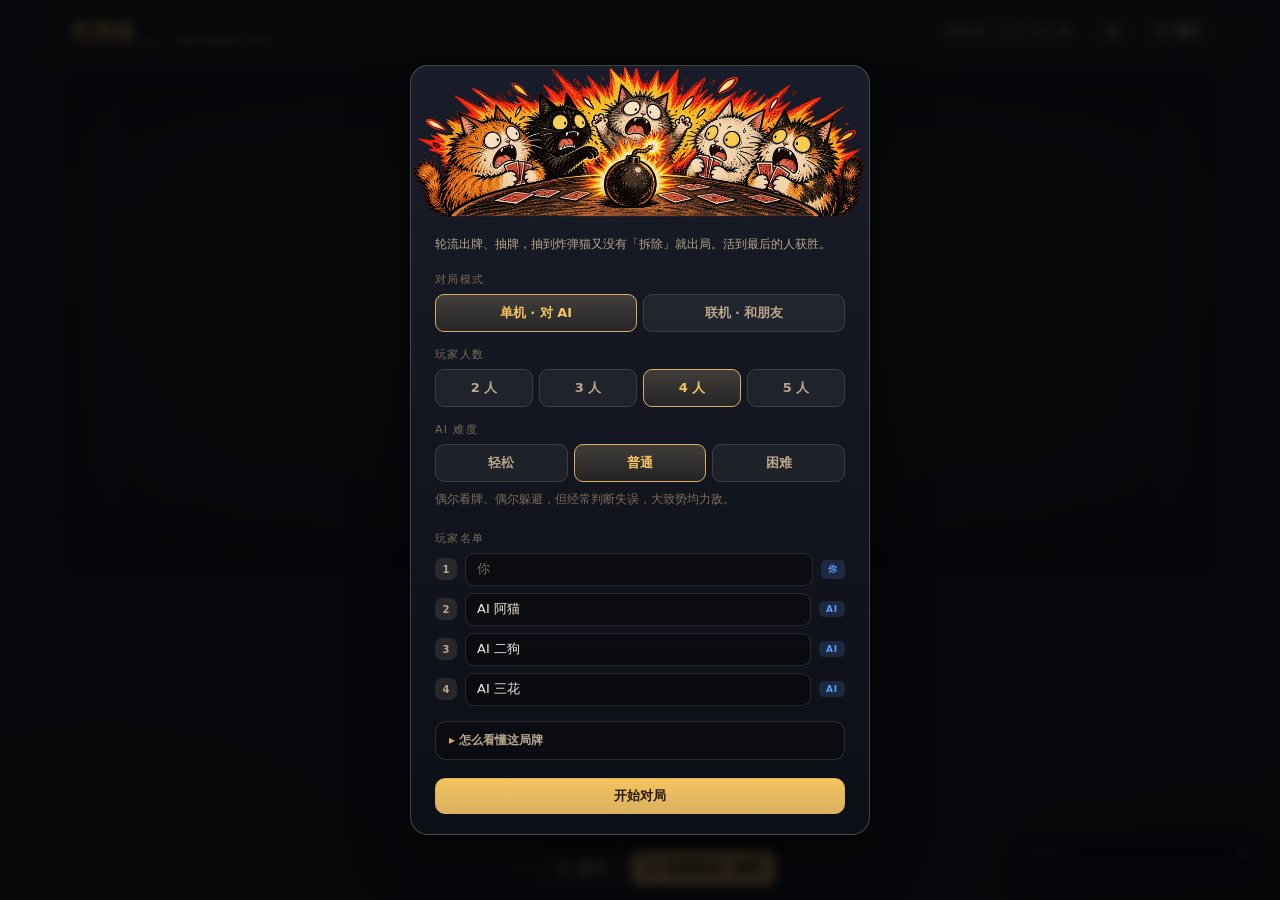
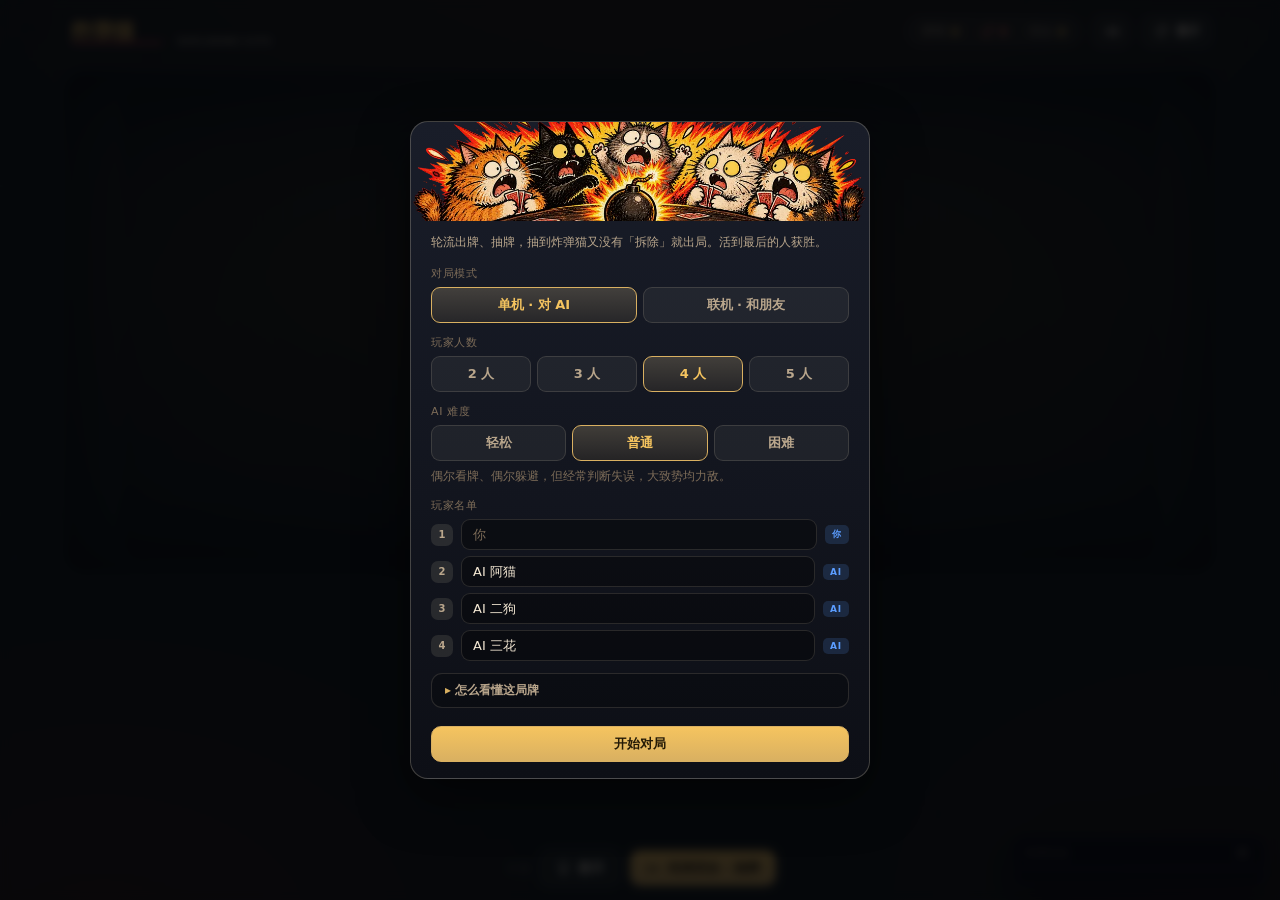
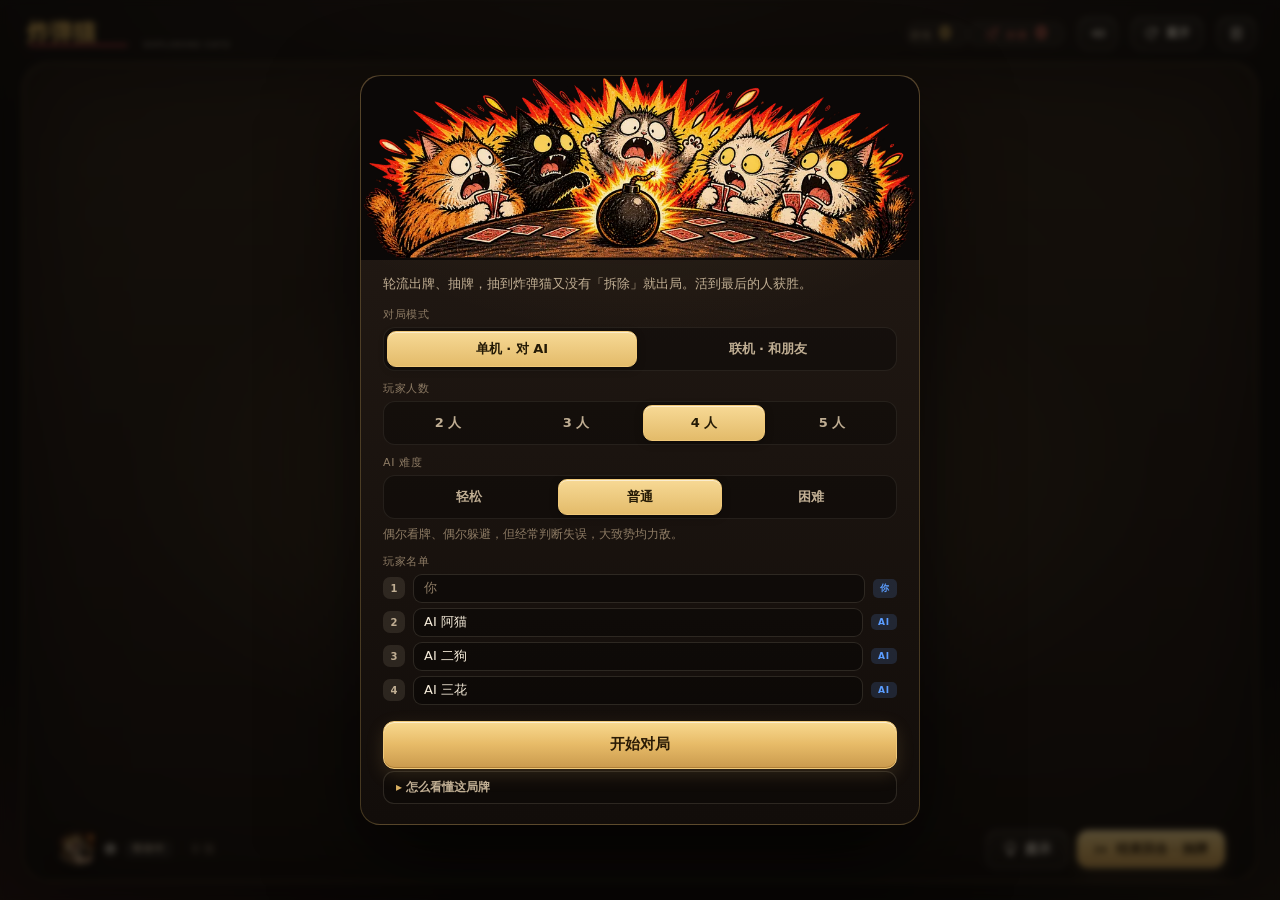
